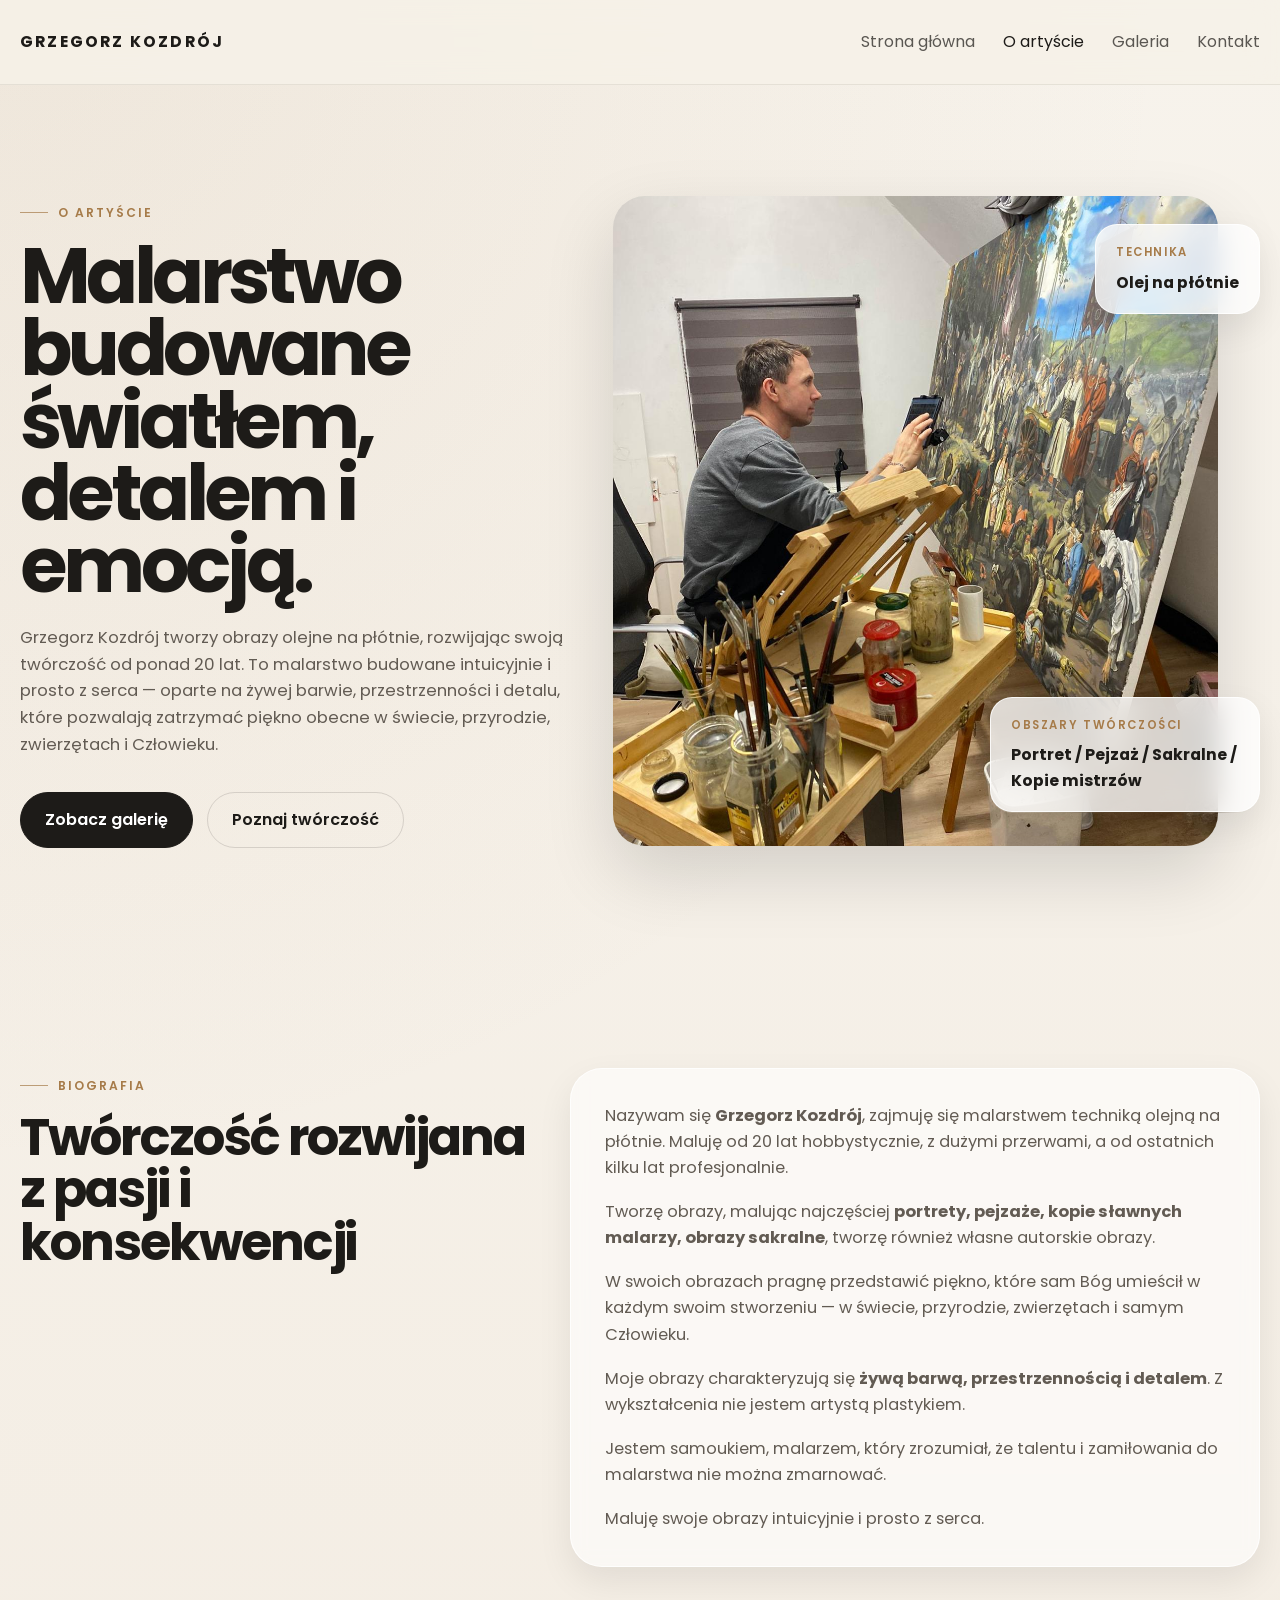
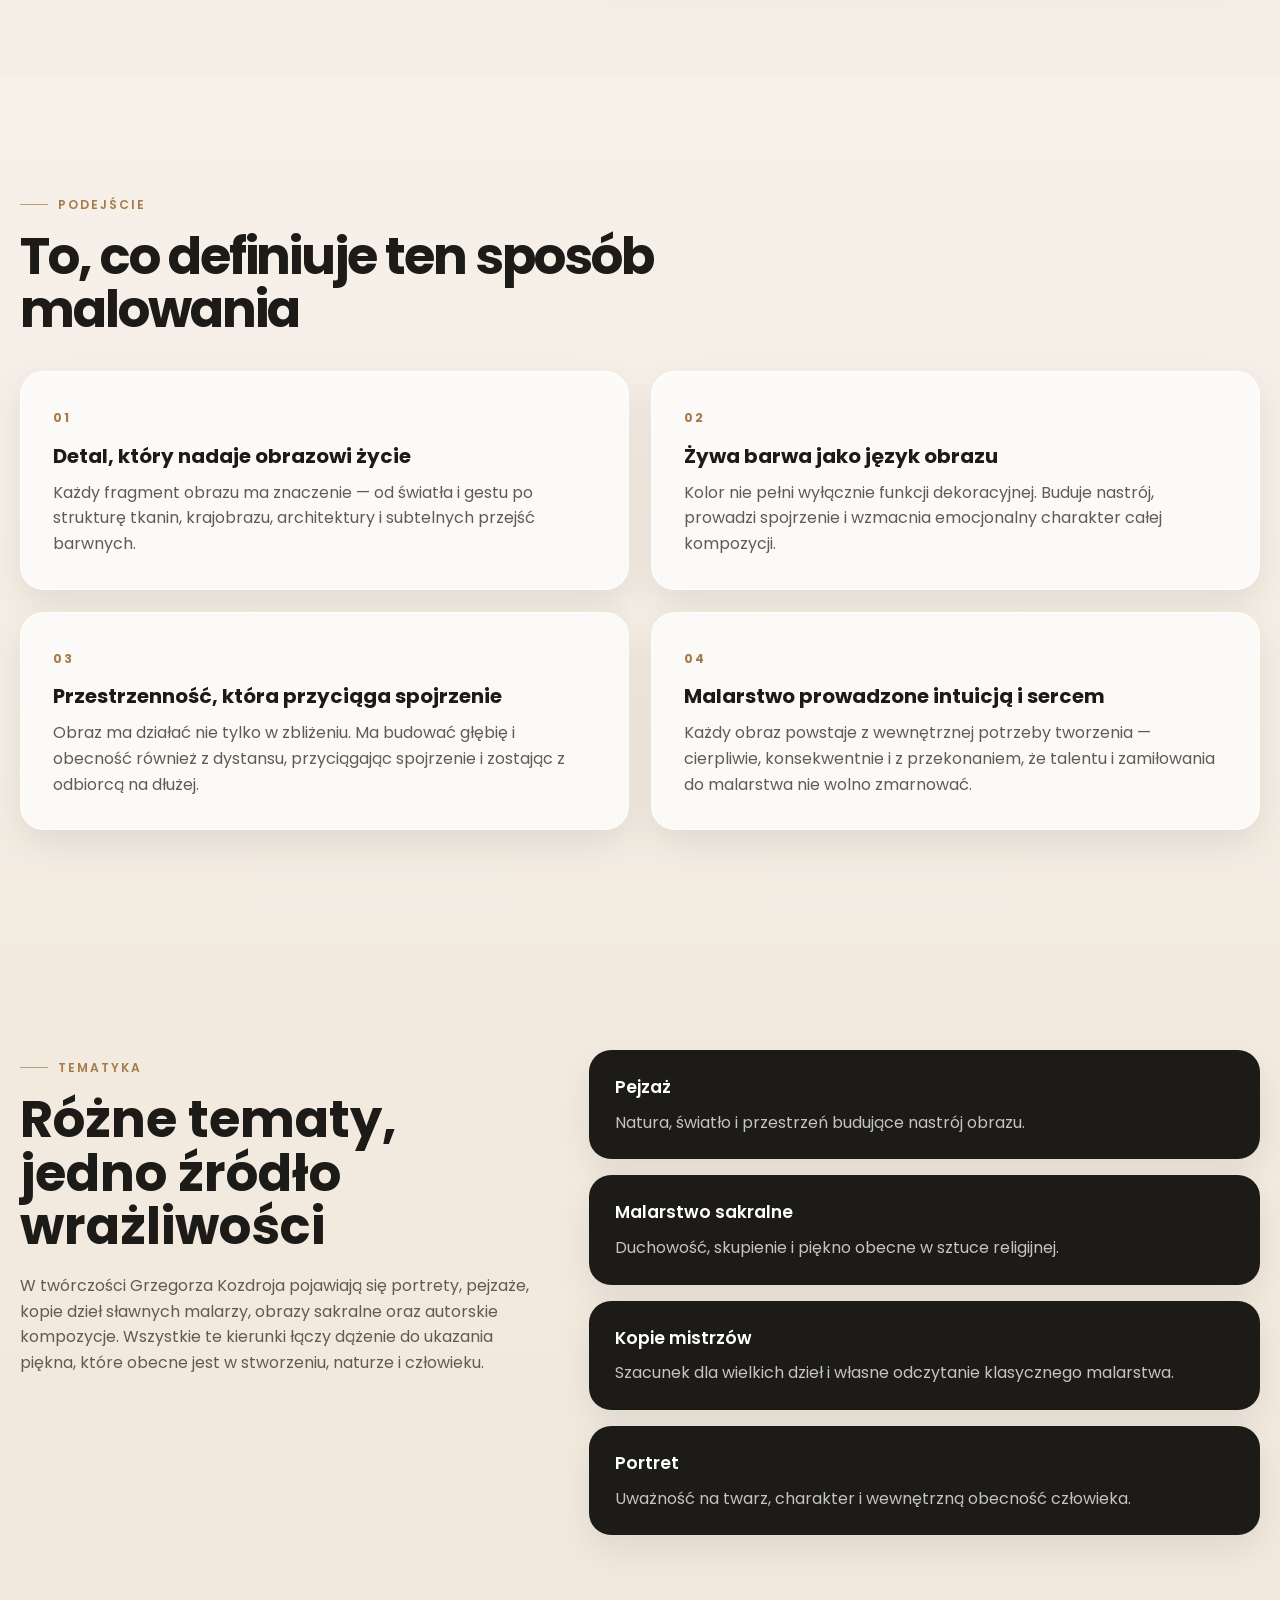
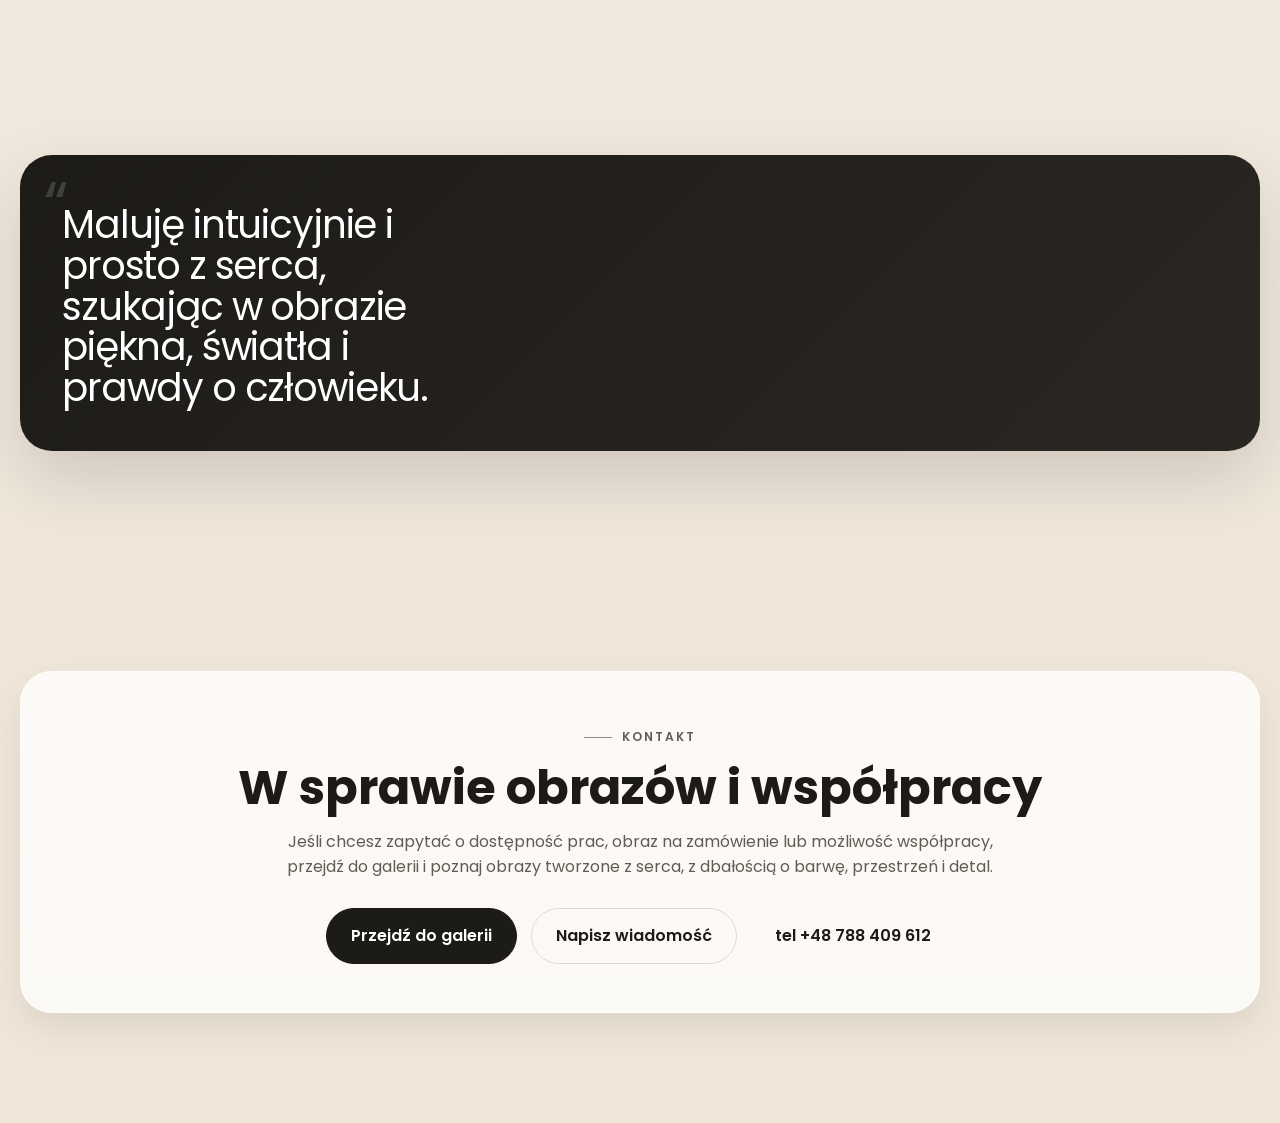
==== artysta.html @ 7177b05c "kontakt" ====
<!DOCTYPE html>
<html lang="pl">
<head>
  <meta charset="UTF-8" />
  <meta name="viewport" content="width=device-width, initial-scale=1.0" />
  <title>O artyście | Grzegorz Kozdrój</title>
  <meta
    name="description"
    content="Poznaj Grzegorza Kozdroja — malarza tworzącego obrazy olejne na płótnie. Malarstwo sakralne, historyczne, pejzaże, portrety i autorskie kompozycje."
  />
  <link rel="preconnect" href="https://fonts.googleapis.com" />
  <link rel="preconnect" href="https://fonts.gstatic.com" crossorigin />
  <link
    href="https://fonts.googleapis.com/css2?family=Poppins:wght@300;400;500;600;700;800&display=swap"
    rel="stylesheet"
  />
  <link rel="stylesheet" href="artysta.css" />
</head>
<body>
    <header class="site-header">
        <div class="container header-inner">
          <a href="index.html" class="brand">Grzegorz Kozdrój</a>
      
          <nav class="main-nav" aria-label="Nawigacja główna">
            <a href="index.html">Strona główna</a>
            <a href="artysta.html" class="active">O artyście</a>
            <a href="galeria.html">Galeria</a>
            <a href="#kontakt">Kontakt</a>
          </nav>
      
          <button
            class="mobile-menu-btn"
            type="button"
            aria-label="Otwórz menu"
            aria-expanded="false"
          >
            <span></span>
            <span></span>
          </button>
        </div>
      
        <div class="mobile-nav">
          <a href="index.html">Strona główna</a>
          <a href="artysta.html" class="active">O artyście</a>
          <a href="galeria.html">Galeria</a>
          <a href="#kontakt">Kontakt</a>
        </div>
      </header>

  <main class="artist-page">
    <section class="artist-hero">
      <div class="container artist-hero-grid">
        <div class="artist-hero-copy">
          <p class="eyebrow">O artyście</p>
          <h1>Malarstwo budowane światłem, detalem i emocją.</h1>
          <p class="artist-lead">
            Grzegorz Kozdrój tworzy obrazy olejne na płótnie, rozwijając swoją twórczość od ponad 20 lat.
            To malarstwo budowane intuicyjnie i prosto z serca — oparte na żywej barwie, przestrzenności
            i detalu, które pozwalają zatrzymać piękno obecne w świecie, przyrodzie, zwierzętach i Człowieku.
          </p>

          <div class="hero-actions">
            <a href="galeria.html" class="btn btn-dark">Zobacz galerię</a>
            <a href="#bio" class="btn btn-outline">Poznaj twórczość</a>
          </div>
        </div>

        <div class="artist-hero-visual">
          <div class="hero-image-card hero-image-main">
            <img src="images/artist-hero.jpg" alt="Grzegorz Kozdrój na tle swojej twórczości" />
          </div>

          <div class="hero-floating-card hero-floating-top">
            <span class="floating-label">Technika</span>
            <strong>Olej na płótnie</strong>
          </div>

          <div class="hero-floating-card hero-floating-bottom">
            <span class="floating-label">Obszary twórczości</span>
            <strong>Portret / Pejzaż / Sakralne / Kopie mistrzów</strong>
          </div>
        </div>
      </div>
    </section>

    <section class="artist-bio" id="bio">
      <div class="container artist-bio-grid">
        <div class="section-intro">
          <p class="eyebrow">Biografia</p>
          <h2>Twórczość rozwijana z pasji i konsekwencji</h2>
        </div>

        <div class="artist-bio-content">
          <p>
            Nazywam się <strong>Grzegorz Kozdrój</strong>, zajmuję się malarstwem techniką olejną na płótnie.
            Maluję od 20 lat hobbystycznie, z dużymi przerwami, a od ostatnich kilku lat profesjonalnie.
          </p>

          <p>
            Tworzę obrazy, malując najczęściej <strong>portrety, pejzaże, kopie sławnych malarzy,
            obrazy sakralne</strong>, tworzę również własne autorskie obrazy.
          </p>

          <p>
            W swoich obrazach pragnę przedstawić piękno, które sam Bóg umieścił w każdym swoim stworzeniu —
            w świecie, przyrodzie, zwierzętach i samym Człowieku.
          </p>

          <p>
            Moje obrazy charakteryzują się <strong>żywą barwą, przestrzennością i detalem</strong>.
            Z wykształcenia nie jestem artystą plastykiem.
          </p>

          <p>
            Jestem samoukiem, malarzem, który zrozumiał, że talentu i zamiłowania do malarstwa
            nie można zmarnować.
          </p>

          <p>
            Maluję swoje obrazy intuicyjnie i prosto z serca.
          </p>
        </div>
      </div>
    </section>

    <section class="artist-values">
      <div class="container">
        <div class="section-intro values-heading">
          <p class="eyebrow">Podejście</p>
          <h2>To, co definiuje ten sposób malowania</h2>
        </div>

        <div class="values-grid">
          <article class="value-card">
            <span class="value-number">01</span>
            <h3>Detal, który nadaje obrazowi życie</h3>
            <p>
              Każdy fragment obrazu ma znaczenie — od światła i gestu po strukturę tkanin,
              krajobrazu, architektury i subtelnych przejść barwnych.
            </p>
          </article>

          <article class="value-card">
            <span class="value-number">02</span>
            <h3>Żywa barwa jako język obrazu</h3>
            <p>
              Kolor nie pełni wyłącznie funkcji dekoracyjnej. Buduje nastrój, prowadzi spojrzenie
              i wzmacnia emocjonalny charakter całej kompozycji.
            </p>
          </article>

          <article class="value-card">
            <span class="value-number">03</span>
            <h3>Przestrzenność, która przyciąga spojrzenie</h3>
            <p>
              Obraz ma działać nie tylko w zbliżeniu. Ma budować głębię i obecność również z dystansu,
              przyciągając spojrzenie i zostając z odbiorcą na dłużej.
            </p>
          </article>

          <article class="value-card">
            <span class="value-number">04</span>
            <h3>Malarstwo prowadzone intuicją i sercem</h3>
            <p>
              Każdy obraz powstaje z wewnętrznej potrzeby tworzenia — cierpliwie, konsekwentnie
              i z przekonaniem, że talentu i zamiłowania do malarstwa nie wolno zmarnować.
            </p>
          </article>
        </div>
      </div>
    </section>

    <section class="artist-focus">
      <div class="container artist-focus-grid">
        <div class="artist-focus-copy">
          <p class="eyebrow">Tematyka</p>
          <h2>Różne tematy, jedno źródło wrażliwości</h2>
          <p>
            W twórczości Grzegorza Kozdroja pojawiają się portrety, pejzaże, kopie dzieł sławnych malarzy,
            obrazy sakralne oraz autorskie kompozycje. Wszystkie te kierunki łączy dążenie do ukazania
            piękna, które obecne jest w stworzeniu, naturze i człowieku.
          </p>
        </div>

        <div class="artist-focus-list">
          <article class="focus-item">
            <span>Pejzaż</span>
            <p>Natura, światło i przestrzeń budujące nastrój obrazu.</p>
          </article>

          <article class="focus-item">
            <span>Malarstwo sakralne</span>
            <p>Duchowość, skupienie i piękno obecne w sztuce religijnej.</p>
          </article>

          <article class="focus-item">
            <span>Kopie mistrzów</span>
            <p>Szacunek dla wielkich dzieł i własne odczytanie klasycznego malarstwa.</p>
          </article>

          <article class="focus-item">
            <span>Portret</span>
            <p>Uważność na twarz, charakter i wewnętrzną obecność człowieka.</p>
          </article>
        </div>
      </div>
    </section>

    <section class="artist-quote">
      <div class="container">
        <div class="quote-box">
          <p class="quote-mark">“</p>
          <blockquote>
            Maluję intuicyjnie i prosto z serca, szukając w obrazie piękna, światła i prawdy o człowieku.
          </blockquote>
        </div>
      </div>
    </section>

    <section class="artist-contact" id="kontakt">
      <div class="container">
        <div class="artist-contact-box">
          <p class="eyebrow">Kontakt</p>
          <h2>W sprawie obrazów i współpracy</h2>
          <p>
            Jeśli chcesz zapytać o dostępność prac, obraz na zamówienie lub możliwość współpracy,
            przejdź do galerii i poznaj obrazy tworzone z serca, z dbałością o barwę, przestrzeń i detal.
          </p>

          <div class="artist-contact-actions">
            <a href="galeria.html" class="btn btn-dark">Przejdź do galerii</a>
            <a href="mailto:gkozdrojart@gmail.com" class="btn btn-outline">Napisz wiadomość</a>
            <a href="tel:+48788409612" class="btn">tel +48 788 409 612</a>
          </div>
        </div>
      </div>
    </section>
  </main>
  <script src="artysta.js"></script>
</body>
</html>
---- artysta.css ----
:root {
  --bg: #f6f1e8;
  --bg-soft: #efe5d8;
  --surface: rgba(255, 255, 255, 0.72);
  --surface-strong: #ffffff;
  --text: #1d1b18;
  --muted: #625b53;
  --line: rgba(29, 27, 24, 0.08);
  --line-strong: rgba(29, 27, 24, 0.14);
  --accent: #a67b49;
  --accent-soft: rgba(166, 123, 73, 0.12);
  --shadow-soft: 0 14px 34px rgba(0, 0, 0, 0.08);
  --shadow-strong: 0 28px 70px rgba(0, 0, 0, 0.14);
  --radius-xl: 32px;
  --radius-lg: 24px;
  --radius-md: 18px;
  --radius-sm: 14px;
  --container: 1240px;
  --transition: 220ms ease;
}

* {
  margin: 0;
  padding: 0;
  box-sizing: border-box;
}

html {
  scroll-behavior: smooth;
}

body {
  font-family: "Poppins", sans-serif;
  color: var(--text);
  background:
    radial-gradient(circle at top left, rgba(166, 123, 73, 0.1), transparent 26%),
    linear-gradient(180deg, #f7f3ec 0%, #efe5d8 100%);
  line-height: 1.6;
  overflow-x: hidden;
}

body.menu-open {
    overflow: hidden;
  }

img {
  display: block;
  width: 100%;
}

a {
  color: inherit;
  text-decoration: none;
}

button {
  font: inherit;
}

.container {
  width: min(100% - 40px, var(--container));
  margin: 0 auto;
}

/* HEADER */

.site-header {
  position: sticky;
  top: 0;
  z-index: 100;
  background: rgba(246, 241, 232, 0.86);
  backdrop-filter: blur(14px);
  border-bottom: 1px solid var(--line);
}

.header-inner {
  min-height: 84px;
  display: flex;
  align-items: center;
  justify-content: space-between;
  gap: 24px;
}

.brand {
  position: relative;
  z-index: 3;
  font-size: 0.98rem;
  font-weight: 700;
  letter-spacing: 0.14em;
  text-transform: uppercase;
  line-height: 1.2;
}

.main-nav {
  display: flex;
  align-items: center;
  gap: 28px;
}

.main-nav a {
  color: rgba(29, 27, 24, 0.72);
  transition: color var(--transition);
}

.main-nav a:hover,
.main-nav a.active {
  color: var(--text);
}

.mobile-menu-btn {
  display: none;
  width: 52px;
  height: 52px;
  border: 1px solid var(--line-strong);
  border-radius: 50%;
  background: rgba(255, 255, 255, 0.6);
  backdrop-filter: blur(10px);
  align-items: center;
  justify-content: center;
  flex-direction: column;
  gap: 6px;
  cursor: pointer;
}

.mobile-menu-btn span {
  width: 18px;
  height: 2px;
  border-radius: 999px;
  background: var(--text);
  display: block;
}

.mobile-nav {
  display: none;
}

/* SHARED */

.artist-page section {
  padding: 110px 0;
}

.eyebrow {
  display: inline-flex;
  align-items: center;
  gap: 10px;
  font-size: 0.76rem;
  font-weight: 600;
  letter-spacing: 0.16em;
  text-transform: uppercase;
  color: var(--accent);
}

.eyebrow::before {
  content: "";
  width: 28px;
  height: 1px;
  background: currentColor;
  opacity: 0.7;
}

.section-intro h2 {
  margin-top: 16px;
  font-size: clamp(2rem, 4vw, 3.4rem);
  line-height: 1.02;
  letter-spacing: -0.04em;
}

.btn {
  display: inline-flex;
  align-items: center;
  justify-content: center;
  min-height: 54px;
  padding: 14px 24px;
  border-radius: 999px;
  font-weight: 600;
  transition:
    transform var(--transition),
    background var(--transition),
    color var(--transition),
    border-color var(--transition);
}

.btn:hover {
  transform: translateY(-2px);
}

.btn-dark {
  background: #1d1b18;
  color: #ffffff;
  border: 1px solid #1d1b18;
}

.btn-outline {
  background: transparent;
  color: #1d1b18;
  border: 1px solid var(--line-strong);
}

.btn-outline:hover {
  background: rgba(29, 27, 24, 0.04);
}

/* HERO */

.artist-hero {
  padding-top: 72px;
}

.artist-hero-grid {
  display: grid;
  grid-template-columns: 0.92fr 1.08fr;
  gap: 42px;
  align-items: center;
}

.artist-hero-copy h1 {
  margin: 18px 0 24px;
  font-size: clamp(3rem, 6vw, 5.8rem);
  line-height: 0.94;
  letter-spacing: -0.06em;
  max-width: 10ch;
}

.artist-lead {
  max-width: 60ch;
  font-size: 1.04rem;
  color: var(--muted);
}

.hero-actions {
  display: flex;
  gap: 14px;
  flex-wrap: wrap;
  margin-top: 34px;
}

.artist-hero-visual {
  position: relative;
  min-height: 650px;
}

.hero-image-card {
  border-radius: var(--radius-xl);
  overflow: hidden;
  box-shadow: var(--shadow-strong);
}

.hero-image-main {
  position: absolute;
  inset: 0 42px 0 0;
}

.hero-image-main img {
  width: 100%;
  height: 100%;
  object-fit: cover;
}

.hero-floating-card {
  position: absolute;
  max-width: 270px;
  padding: 18px 20px;
  border-radius: 22px;
  background: rgba(255, 255, 255, 0.78);
  backdrop-filter: blur(14px);
  border: 1px solid rgba(255, 255, 255, 0.8);
  box-shadow: var(--shadow-soft);
}

.hero-floating-top {
  top: 28px;
  right: 0;
}

.hero-floating-bottom {
  right: 0;
  bottom: 34px;
}

.floating-label {
  display: block;
  margin-bottom: 8px;
  font-size: 0.72rem;
  font-weight: 600;
  letter-spacing: 0.14em;
  text-transform: uppercase;
  color: var(--accent);
}

.hero-floating-card strong {
  font-size: 0.98rem;
  line-height: 1.45;
}

/* BIO */

.artist-bio-grid {
  display: grid;
  grid-template-columns: 0.85fr 1.15fr;
  gap: 40px;
  align-items: start;
}

.artist-bio-content {
  display: grid;
  gap: 18px;
  padding: 34px;
  border-radius: var(--radius-xl);
  background: rgba(255, 255, 255, 0.58);
  border: 1px solid rgba(255, 255, 255, 0.78);
  backdrop-filter: blur(8px);
  box-shadow: var(--shadow-soft);
}

.artist-bio-content p {
  font-size: 1.02rem;
  color: var(--muted);
}

/* VALUES */

.artist-values {
  background: linear-gradient(180deg, rgba(255,255,255,0.18) 0%, rgba(255,255,255,0.03) 100%);
}

.values-heading {
  max-width: 760px;
  margin-bottom: 36px;
}

.values-grid {
  display: grid;
  grid-template-columns: repeat(2, 1fr);
  gap: 22px;
}

.value-card {
  position: relative;
  padding: 32px;
  border-radius: var(--radius-lg);
  background: rgba(255, 255, 255, 0.72);
  border: 1px solid rgba(255, 255, 255, 0.82);
  box-shadow: var(--shadow-soft);
  overflow: hidden;
  transition: transform var(--transition), box-shadow var(--transition);
}

.value-card::after {
  content: "";
  position: absolute;
  inset: auto 0 0 0;
  height: 3px;
  background: linear-gradient(90deg, rgba(166,123,73,0) 0%, rgba(166,123,73,0.65) 50%, rgba(166,123,73,0) 100%);
  opacity: 0;
  transition: opacity var(--transition);
}

.value-card:hover {
  transform: translateY(-4px);
  box-shadow: 0 18px 44px rgba(0, 0, 0, 0.10);
}

.value-card:hover::after {
  opacity: 1;
}

.value-number {
  display: inline-block;
  margin-bottom: 16px;
  font-size: 0.78rem;
  font-weight: 700;
  letter-spacing: 0.14em;
  color: var(--accent);
}

.value-card h3 {
  margin-bottom: 12px;
  font-size: 1.25rem;
  line-height: 1.2;
}

.value-card p {
  color: var(--muted);
}

/* FOCUS */

.artist-focus-grid {
  display: grid;
  grid-template-columns: 0.88fr 1.12fr;
  gap: 42px;
  align-items: start;
}

.artist-focus-copy h2 {
  margin: 16px 0 20px;
  font-size: clamp(2rem, 4vw, 3.2rem);
  line-height: 1.04;
}

.artist-focus-copy p:last-child {
  color: var(--muted);
  max-width: 56ch;
}

.artist-focus-list {
  display: grid;
  gap: 16px;
}

.focus-item {
  padding: 24px 26px;
  border-radius: 22px;
  background: #1d1b18;
  color: #ffffff;
  box-shadow: var(--shadow-soft);
}

.focus-item span {
  display: block;
  margin-bottom: 8px;
  font-size: 1.08rem;
  font-weight: 600;
}

.focus-item p {
  color: rgba(255, 255, 255, 0.74);
}

/* QUOTE */

.artist-quote {
  padding-top: 20px;
}

.quote-box {
  position: relative;
  padding: 50px 42px 42px;
  border-radius: var(--radius-xl);
  background: linear-gradient(135deg, #1d1b18 0%, #2a2723 100%);
  color: #ffffff;
  box-shadow: var(--shadow-strong);
}

.quote-mark {
  position: absolute;
  top: 18px;
  left: 24px;
  font-size: 4rem;
  line-height: 1;
  color: rgba(255, 255, 255, 0.16);
}

.quote-box blockquote {
  max-width: 18ch;
  font-size: clamp(1.8rem, 3vw, 3rem);
  line-height: 1.06;
  letter-spacing: -0.03em;
}

/* CONTACT */

.artist-contact {
  padding-top: 90px;
}

.artist-contact-box {
  text-align: center;
  padding: 48px 34px;
  border-radius: var(--radius-xl);
  background: rgba(255, 255, 255, 0.76);
  border: 1px solid rgba(255, 255, 255, 0.82);
  box-shadow: var(--shadow-soft);
}

.artist-contact-box h2 {
  margin: 16px 0 16px;
  font-size: clamp(2rem, 4vw, 3rem);
  line-height: 1.04;
}

.artist-contact-box p {
  max-width: 760px;
  margin: 0 auto;
  color: var(--muted);
}

.artist-contact-actions {
  margin-top: 28px;
  display: flex;
  justify-content: center;
  gap: 14px;
  flex-wrap: wrap;
}


.mobile-menu-btn {
    display: none;
    width: 52px;
    height: 52px;
    border: 1px solid var(--line-strong);
    border-radius: 50%;
    background: rgba(255, 255, 255, 0.6);
    backdrop-filter: blur(10px);
    align-items: center;
    justify-content: center;
    flex-direction: column;
    gap: 6px;
    cursor: pointer;
    transition:
      background var(--transition),
      border-color var(--transition),
      transform var(--transition);
  }
  
  .mobile-menu-btn:hover {
    transform: translateY(-1px);
  }
  
  .mobile-menu-btn span {
    width: 18px;
    height: 2px;
    border-radius: 999px;
    background: var(--text);
    display: block;
    transition: transform var(--transition), opacity var(--transition);
  }
  
  .mobile-menu-btn.is-active span:first-child {
    transform: translateY(4px) rotate(45deg);
  }
  
  .mobile-menu-btn.is-active span:last-child {
    transform: translateY(-4px) rotate(-45deg);
  }
  
  .mobile-nav {
    display: none;
  }

/* TABLET */

@media (max-width: 1100px) {
  .artist-hero-grid,
  .artist-bio-grid,
  .artist-focus-grid {
    grid-template-columns: 1fr;
  }

  .artist-hero-visual {
    min-height: 560px;
  }

  .hero-image-main {
    inset: 0;
  }

  .hero-floating-top {
    top: 18px;
    right: 18px;
  }

  .hero-floating-bottom {
    right: 18px;
    bottom: 18px;
  }
}

/* MOBILE */

@media (max-width: 860px) {
  .container {
    width: calc(100% - 28px);
  }

  .site-header {
    background: rgba(246, 241, 232, 0.94);
  }

  .header-inner {
    min-height: auto;
    padding: 14px 0;
  }

  .main-nav {
    display: none;
  }

  .mobile-menu-btn {
    display: inline-flex;
  }

  .mobile-nav {
    display: grid;
    grid-template-columns: repeat(2, 1fr);
    gap: 10px;
    padding: 0 14px 16px;
  }

  .mobile-nav a {
    min-height: 46px;
    display: flex;
    align-items: center;
    justify-content: center;
    text-align: center;
    padding: 10px 12px;
    border-radius: 16px;
    background: rgba(255, 255, 255, 0.68);
    border: 1px solid rgba(255, 255, 255, 0.8);
    color: rgba(29, 27, 24, 0.8);
    font-size: 0.92rem;
    font-weight: 500;
  }

  .mobile-nav a.active {
    background: #1d1b18;
    color: #ffffff;
    border-color: #1d1b18;
  }

  .artist-page section {
    padding: 72px 0;
  }

  .artist-hero {
    padding-top: 26px;
  }

  .artist-hero-grid {
    gap: 24px;
  }

  .artist-hero-copy {
    order: 2;
  }

  .artist-hero-visual {
    order: 1;
    min-height: auto;
    display: grid;
    gap: 12px;
  }

  .artist-hero-copy h1 {
    margin: 14px 0 18px;
    font-size: clamp(2.5rem, 12vw, 4.2rem);
    line-height: 0.94;
    max-width: 8.8ch;
  }

  .artist-lead {
    font-size: 0.98rem;
    line-height: 1.7;
  }

  .hero-image-main {
    position: relative;
    inset: auto;
    min-height: 420px;
    border-radius: 28px;
    overflow: hidden;
  }

  .hero-image-main::after {
    content: "";
    position: absolute;
    inset: 0;
    background:
      linear-gradient(180deg, rgba(0,0,0,0.08) 0%, rgba(0,0,0,0.02) 30%, rgba(0,0,0,0.42) 100%);
    pointer-events: none;
  }

  .hero-image-main img {
    height: 420px;
    object-fit: cover;
  }

  .hero-floating-card {
    position: absolute;
    max-width: none;
    width: calc(100% - 28px);
    left: 14px;
    right: 14px;
    padding: 8px 16px;
    margin-bottom: 1rem;
    border-radius: 18px;
    background: rgba(255, 255, 255, 0.7);
  }

  .hero-floating-top {
    top: auto;
    bottom: 88px;
  }

  .hero-floating-bottom {
    bottom: 14px;
  }

  .floating-label {
    font-size: 0.66rem;
    letter-spacing: 0.15em;
  }

  .hero-floating-card strong {
    font-size: 0.92rem;
    line-height: 1.4;
  }

  .hero-actions {
    margin-top: 26px;
    display: grid;
    grid-template-columns: 1fr;
    gap: 12px;
  }

  .btn {
    width: 100%;
  }

  .artist-bio-grid,
  .artist-focus-grid {
    gap: 24px;
  }

  .section-intro h2,
  .artist-focus-copy h2,
  .artist-contact-box h2 {
    font-size: clamp(1.9rem, 8vw, 2.6rem);
    line-height: 1.04;
  }

  .artist-bio-content {
    padding: 24px 20px;
    border-radius: 24px;
    gap: 16px;
  }

  .artist-bio-content p {
    font-size: 0.98rem;
    line-height: 1.72;
  }

  .values-heading {
    margin-bottom: 22px;
  }

  .values-grid {
    grid-template-columns: 1fr;
    gap: 14px;
  }

  .value-card {
    padding: 22px 18px 20px;
    border-radius: 22px;
  }

  .value-number {
    margin-bottom: 12px;
    font-size: 0.72rem;
  }

  .value-card h3 {
    margin-bottom: 10px;
    font-size: 1.05rem;
    line-height: 1.25;
  }

  .value-card p {
    font-size: 0.95rem;
    line-height: 1.65;
  }

  .artist-focus-list {
    gap: 12px;
  }

  .focus-item {
    padding: 18px 18px;
    border-radius: 18px;
  }

  .focus-item span {
    font-size: 1rem;
    margin-bottom: 6px;
  }

  .focus-item p {
    font-size: 0.92rem;
    line-height: 1.6;
  }

  .artist-quote {
    padding-top: 0;
  }

  .quote-box {
    padding: 34px 20px 22px;
    border-radius: 26px;
  }

  .quote-mark {
    top: 8px;
    left: 16px;
    font-size: 3.2rem;
  }

  .quote-box blockquote {
    max-width: 100%;
    font-size: clamp(1.45rem, 7vw, 2rem);
    line-height: 1.14;
  }

  .artist-contact {
    padding-top: 72px;
  }

  .artist-contact-box {
    text-align: left;
    padding: 28px 20px;
    border-radius: 24px;
  }

  .artist-contact-box p {
    margin: 0;
    max-width: none;
    font-size: 0.96rem;
    line-height: 1.7;
  }

  .artist-contact-actions {
    margin-top: 22px;
    display: grid;
    grid-template-columns: 1fr;
    gap: 12px;
  }
  .mobile-menu-btn {
    display: inline-flex;
  }
  
  .mobile-nav {
    display: block;
    max-height: 0;
    overflow: hidden;
    opacity: 0;
    padding: 0 14px;
    transition:
      max-height 0.35s ease,
      opacity 0.25s ease,
      padding 0.25s ease;
  }
  
  .mobile-nav.is-open {
    max-height: 320px;
    opacity: 1;
    padding: 0 14px 16px;
  }
  
  .mobile-nav a {
    min-height: 50px;
    display: flex;
    align-items: center;
    justify-content: center;
    text-align: center;
    margin-top: 10px;
    padding: 10px 14px;
    border-radius: 16px;
    background: rgba(255, 255, 255, 0.68);
    border: 1px solid rgba(255, 255, 255, 0.8);
    color: rgba(29, 27, 24, 0.8);
    font-size: 0.92rem;
    font-weight: 500;
    transition:
      background var(--transition),
      color var(--transition),
      border-color var(--transition),
      transform var(--transition);
  }
  
  .mobile-nav a:active {
    transform: scale(0.98);
  }
  
  .mobile-nav a.active {
    background: #1d1b18;
    color: #ffffff;
    border-color: #1d1b18;
  }

  .floating-label {
    margin-bottom: 0px;
  }
}

/* SMALL MOBILE */

@media (max-width: 520px) {
  .brand {
    max-width: 170px;
    font-size: 0.84rem;
    letter-spacing: 0.12em;
  }

  .mobile-menu-btn {
    width: 46px;
    height: 46px;
  }

  .mobile-nav {
    grid-template-columns: 1fr 1fr;
    gap: 8px;
    padding: 0 14px 14px;
  }

  .mobile-nav a {
    min-height: 42px;
    font-size: 0.84rem;
    padding: 8px 10px;
    border-radius: 14px;
  }

  .artist-page section {
    padding: 62px 0;
  }

  .artist-hero-copy h1 {
    font-size: clamp(2.2rem, 12vw, 3.4rem);
    max-width: 8.2ch;
  }

  .hero-image-main {
    min-height: 360px;
  }

  .hero-image-main img {
    height: 360px;
  }

  .hero-floating-card {
    width: calc(100% - 20px);
    left: 10px;
    right: 10px;
    padding: 7px 14px;
  }

  .hero-floating-top {
    bottom: 72px;
  }

  .hero-floating-bottom {
    bottom: -15px;
  }

  .artist-bio-content,
  .value-card,
  .focus-item,
  .quote-box,
  .artist-contact-box {
    padding-left: 16px;
    padding-right: 16px;
  }

  .section-intro h2,
  .artist-focus-copy h2,
  .artist-contact-box h2 {
    font-size: clamp(1.7rem, 8.5vw, 2.2rem);
  }

  .quote-box blockquote {
    font-size: clamp(1.3rem, 7vw, 1.8rem);
  }
  .mobile-nav {
    padding: 0 14px;
  }
  
  .mobile-nav.is-open {
    padding: 0 14px 14px;
  }
  
  .mobile-nav a {
    min-height: 46px;
    font-size: 0.86rem;
    border-radius: 14px;
    margin-top: 8px;
  }
}
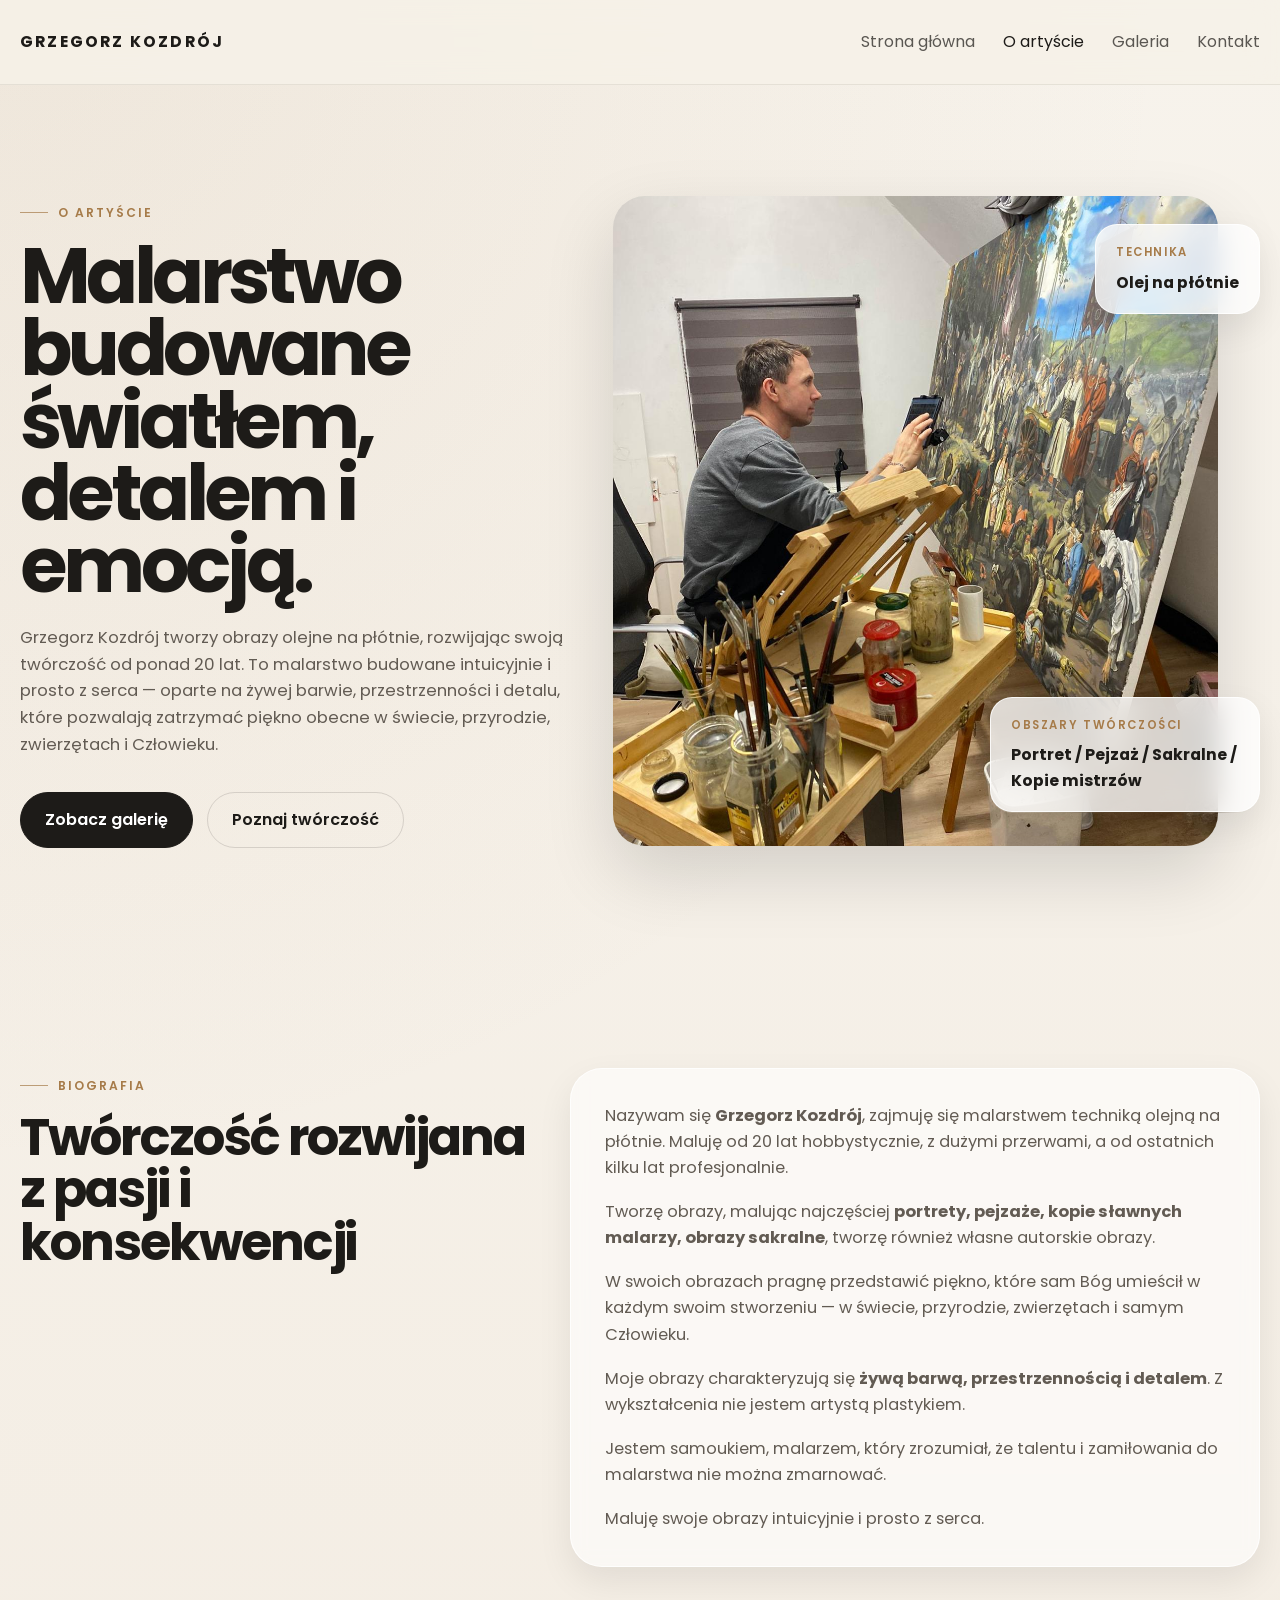
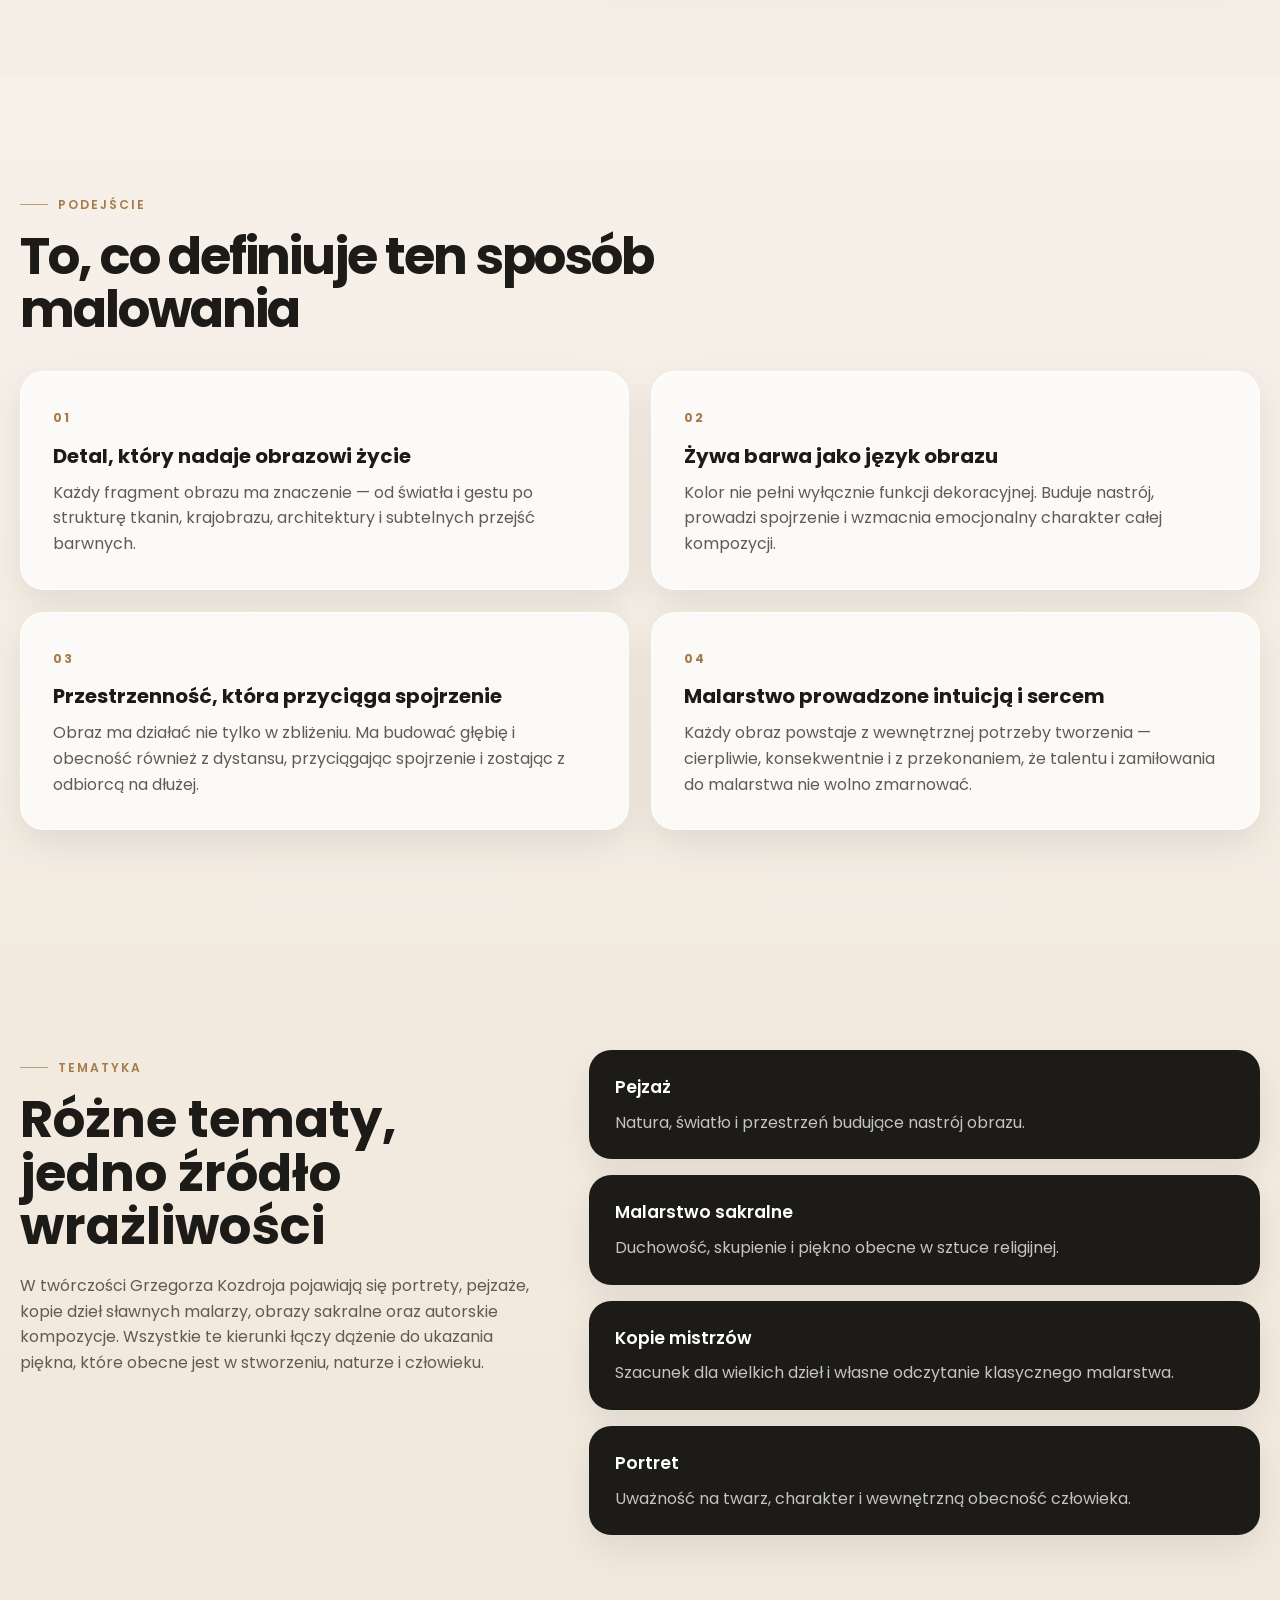
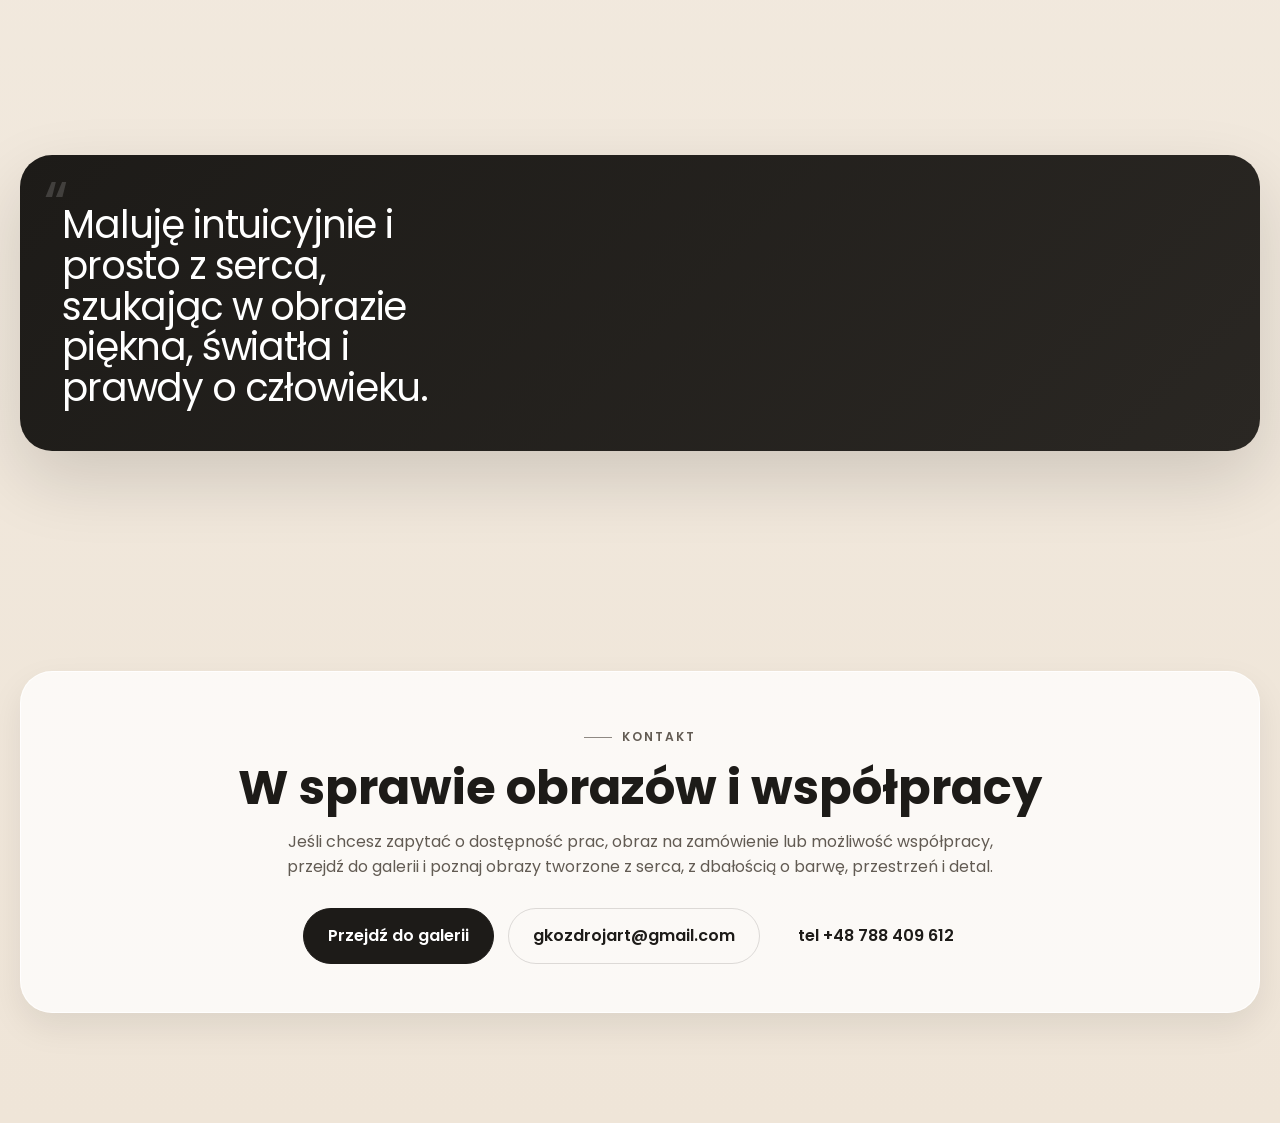
==== commit 3de90eea: "update kontaktu" ====
--- a/artysta.html
+++ b/artysta.html
@@ -229,7 +229,7 @@
 
           <div class="artist-contact-actions">
             <a href="galeria.html" class="btn btn-dark">Przejdź do galerii</a>
-            <a href="mailto:gkozdrojart@gmail.com" class="btn btn-outline">Napisz wiadomość</a>
+            <a href="mailto:gkozdrojart@gmail.com" class="btn btn-outline">gkozdrojart@gmail.com</a>
             <a href="tel:+48788409612" class="btn">tel +48 788 409 612</a>
           </div>
         </div>
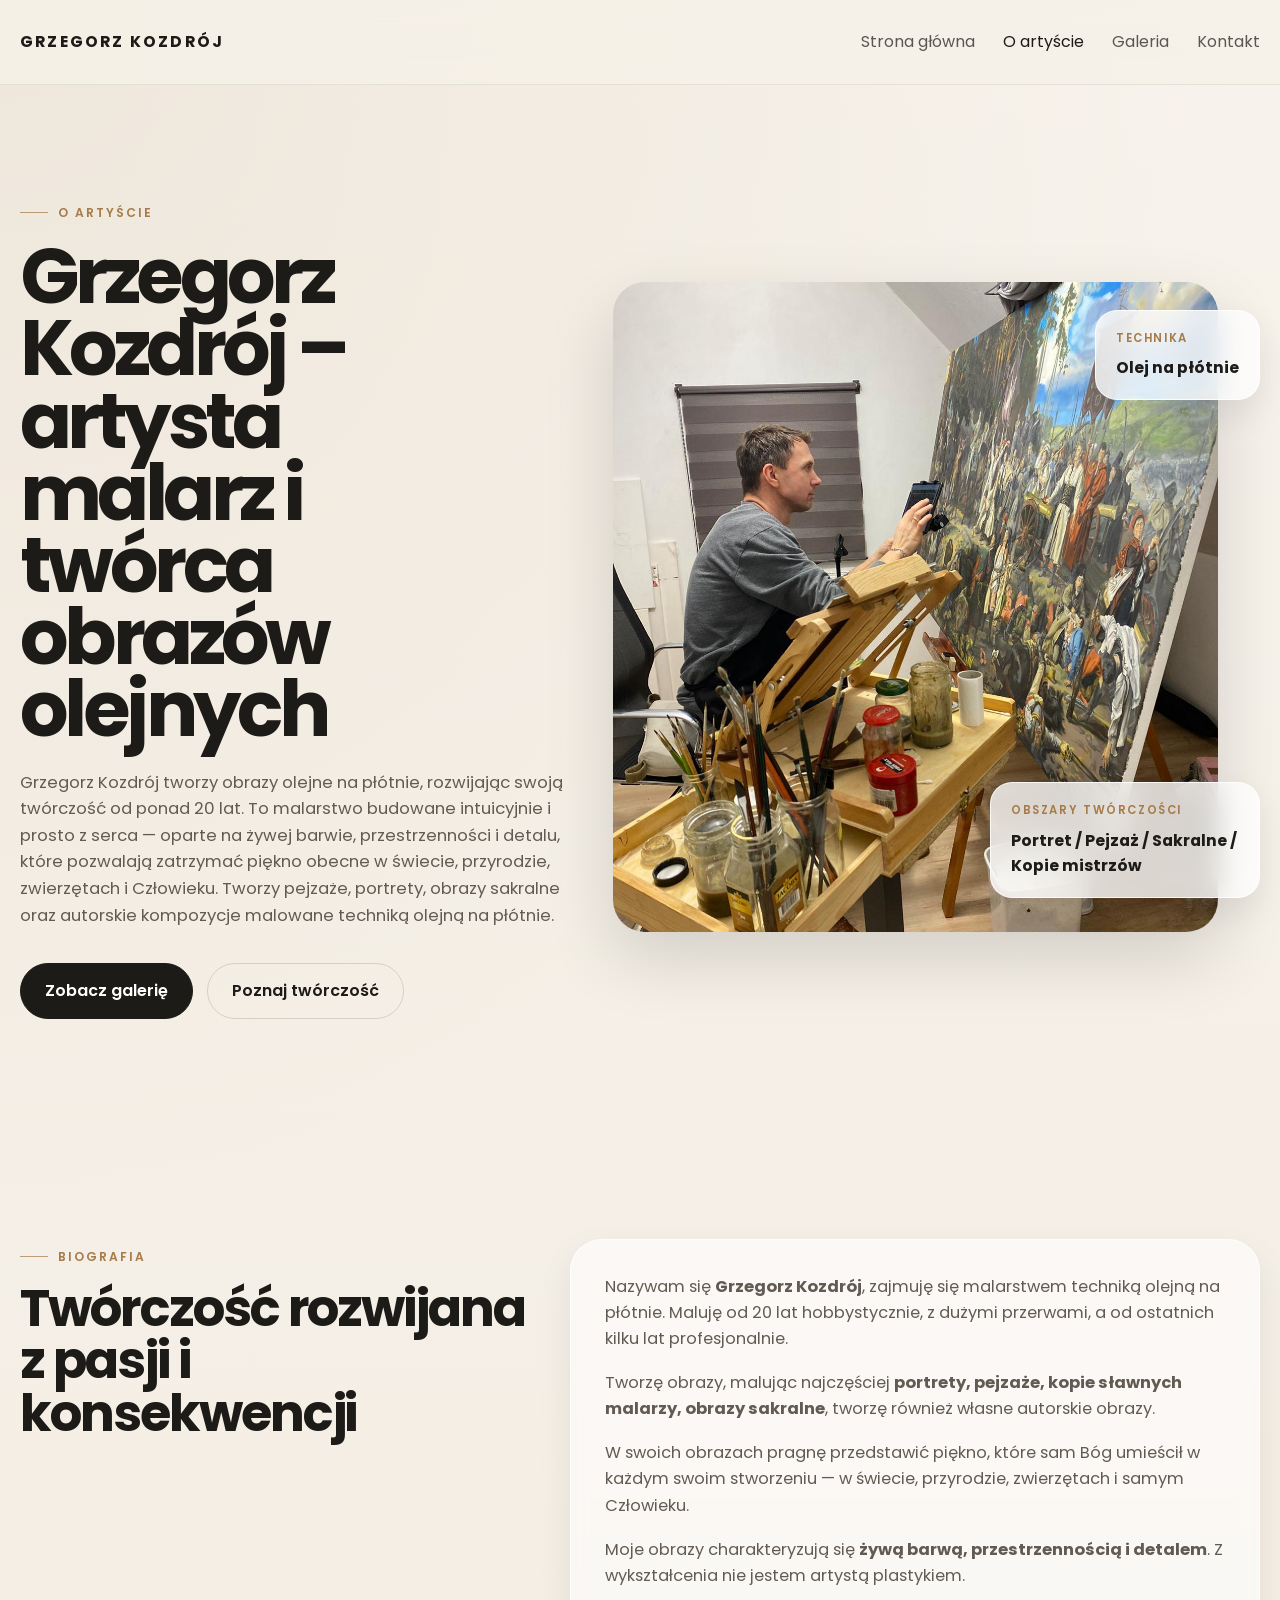
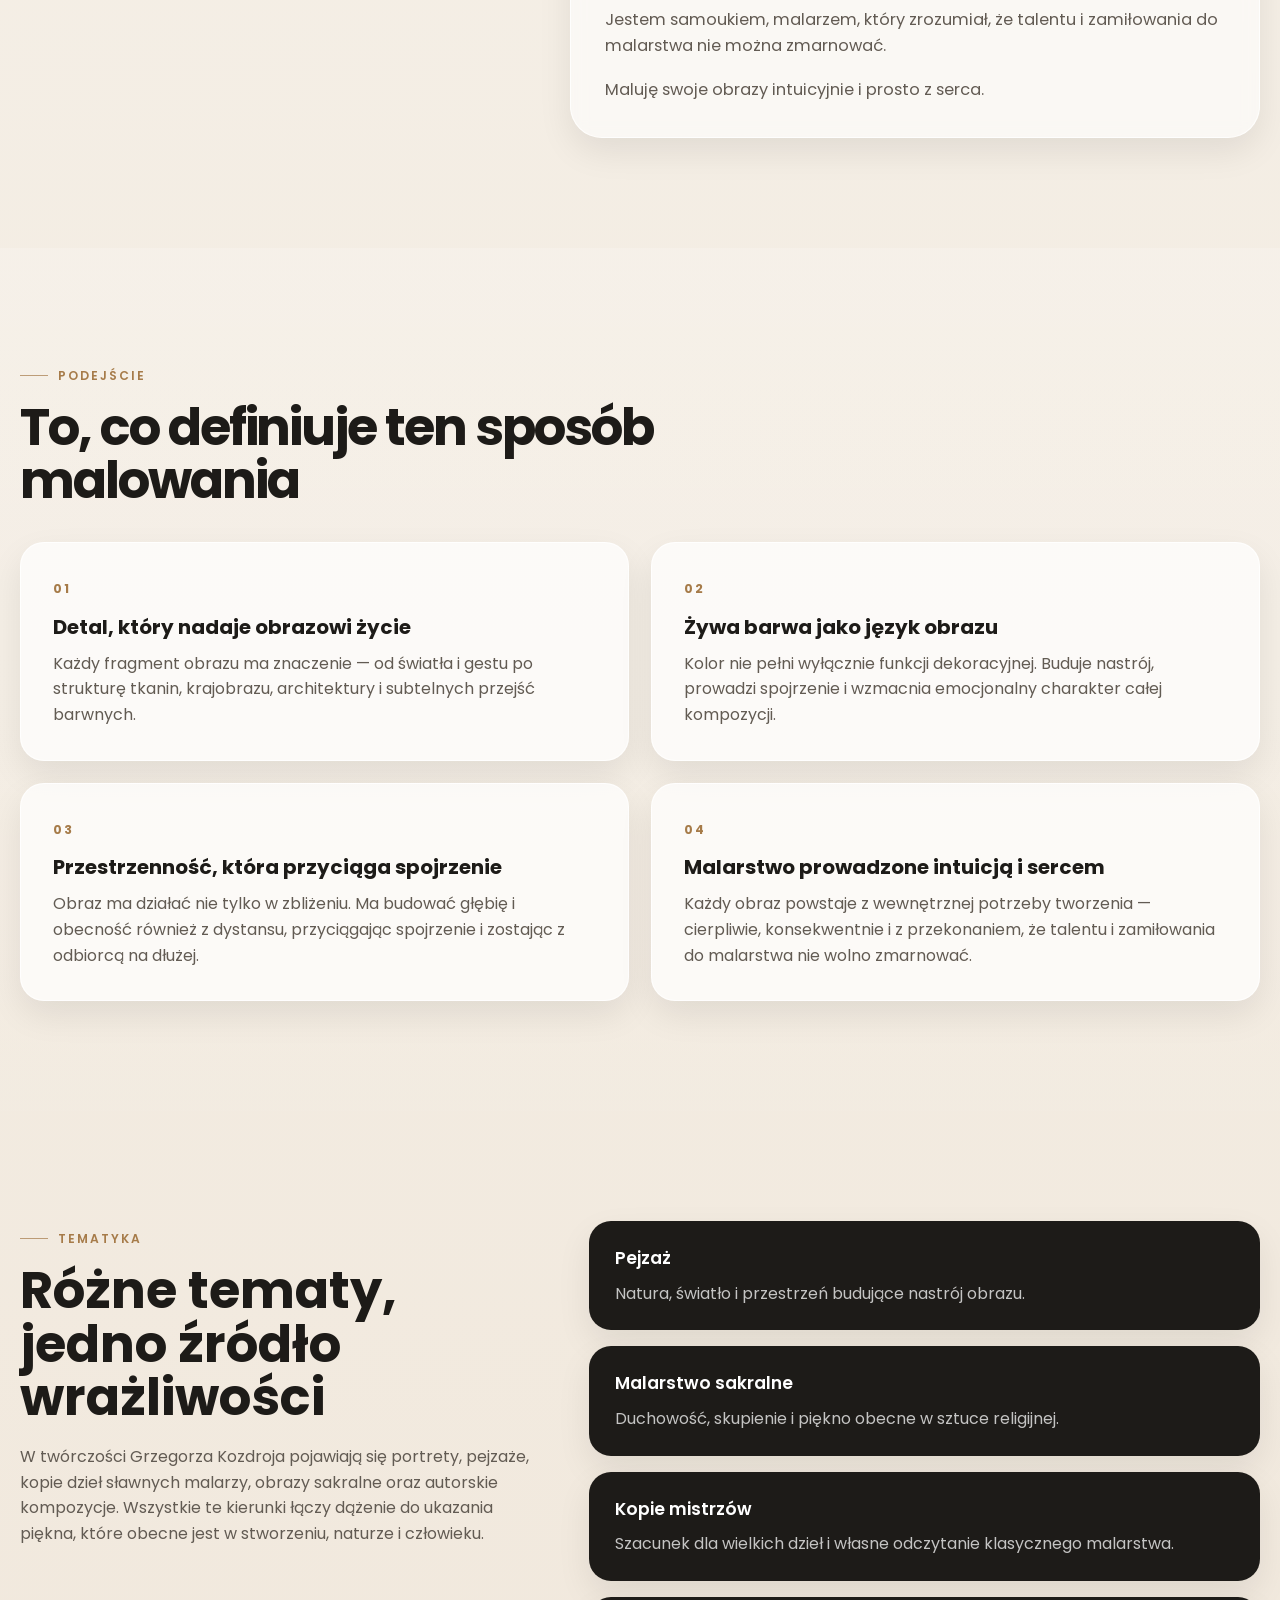
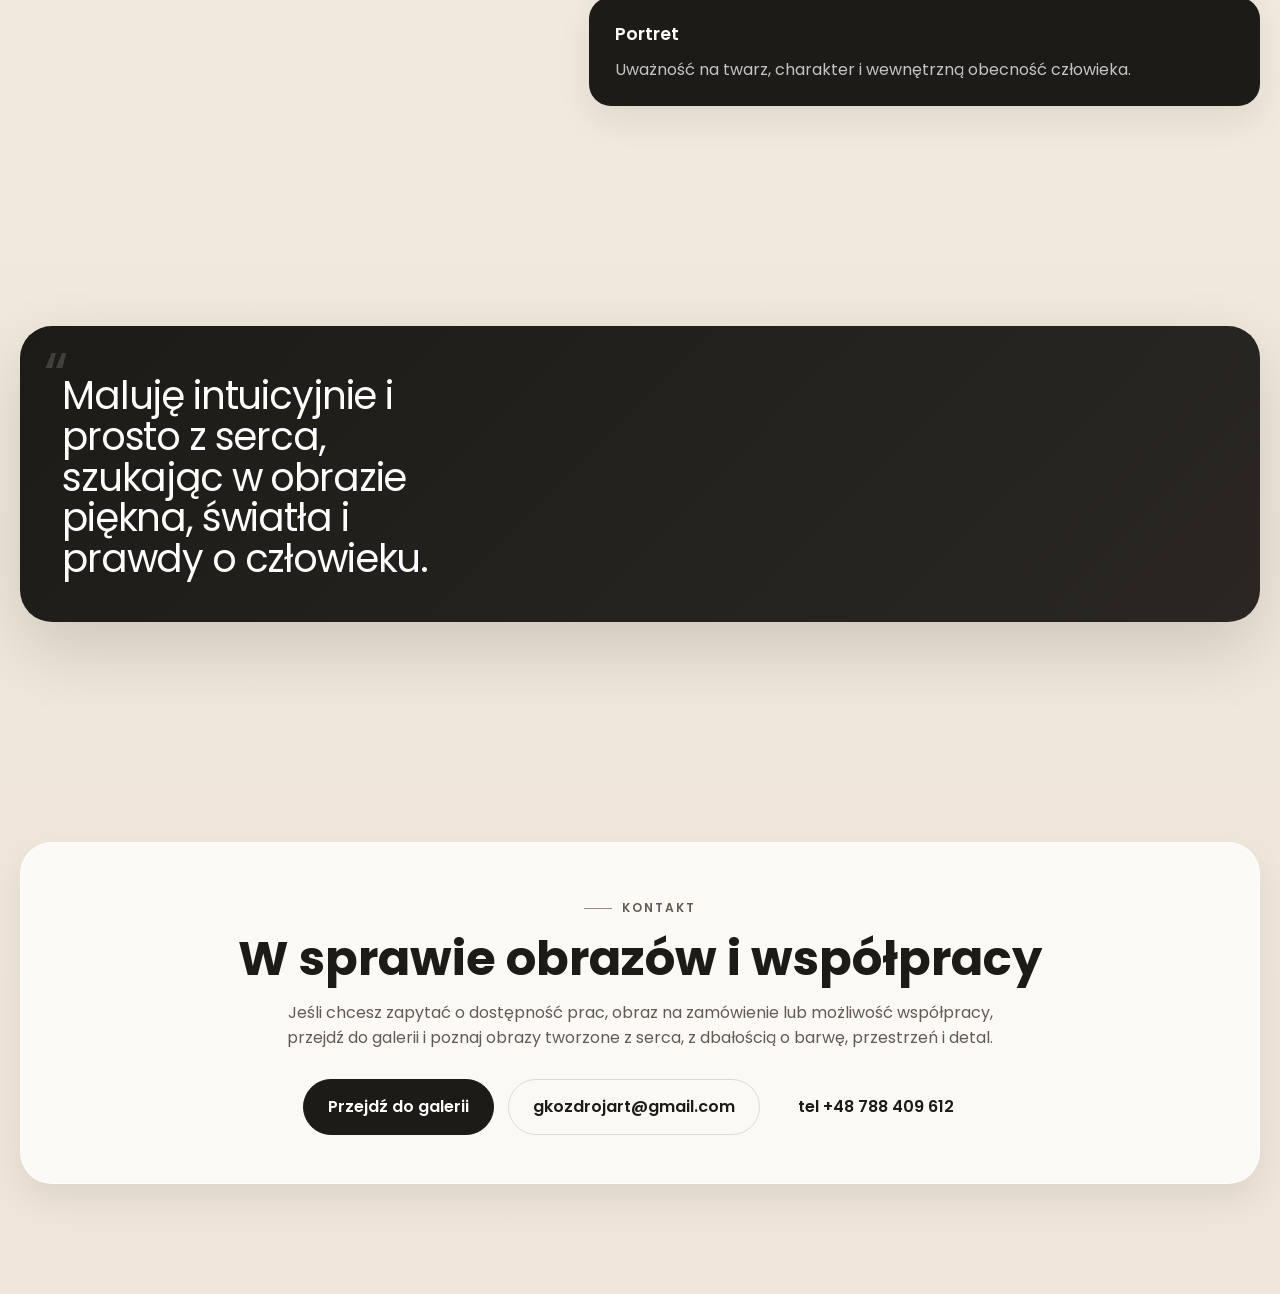
==== commit 69ac7759: "poprawki seo" ====
--- a/artysta.html
+++ b/artysta.html
@@ -8,6 +8,23 @@
     name="description"
     content="Poznaj Grzegorza Kozdroja — malarza tworzącego obrazy olejne na płótnie. Malarstwo sakralne, historyczne, pejzaże, portrety i autorskie kompozycje."
   />
+  <meta name="robots" content="index, follow" />
+  <link rel="canonical" href="https://grzegorzkozdroj.pl/artysta.html" />
+  <meta property="og:image:width" content="1200" />
+  <meta property="og:image:height" content="630" />
+  <meta property="og:type" content="website" />
+  <meta property="og:locale" content="pl_PL" />
+  <meta property="og:title" content="O artyście | Grzegorz Kozdrój" />
+  <meta property="og:description" content="Poznaj Grzegorza Kozdroja — malarza tworzącego obrazy olejne na płótnie. Malarstwo sakralne, historyczne, pejzaże, portrety i autorskie kompozycje." />
+  <meta property="og:url" content="https://grzegorzkozdroj.pl/artysta.html" />
+  <meta property="og:image" content="https://grzegorzkozdroj.pl/images/og-image.png" />
+  <meta property="og:image:alt" content="Wybrana praca malarska Grzegorza Kozdroja" />
+
+  <meta name="twitter:card" content="summary_large_image" />
+  <meta name="twitter:title" content="O artyście | Grzegorz Kozdrój" />
+  <meta name="twitter:description" content="Poznaj historię, inspiracje i twórczość Grzegorza Kozdroja. Obrazy olejne, pejzaże, portrety i malarstwo sakralne." />
+  <meta name="twitter:image" content="https://grzegorzkozdroj.pl/images/og-image.png" />
+
   <link rel="preconnect" href="https://fonts.googleapis.com" />
   <link rel="preconnect" href="https://fonts.gstatic.com" crossorigin />
   <link
@@ -15,6 +32,28 @@
     rel="stylesheet"
   />
   <link rel="stylesheet" href="artysta.css" />
+  <script type="application/ld+json">
+    {
+      "@context": "https://schema.org",
+      "@type": "VisualArtist",
+      "name": "Grzegorz Kozdrój",
+      "jobTitle": "Artysta malarz",
+      "description": "Malarz tworzący obrazy olejne na płótnie: pejzaże, portrety, malarstwo sakralne i autorskie kompozycje.",
+      "url": "https://grzegorzkozdroj.pl/",
+      "image": "https://grzegorzkozdroj.pl/images/og-image.png",
+      "email": "gkozdrojart@gmail.com",
+      "telephone": "+48 788 409 612",
+      "sameAs": [],
+      "knowsAbout": [
+        "malarstwo olejne",
+        "malarstwo sakralne",
+        "malarstwo historyczne",
+        "pejzaże olejne",
+        "portret olejny"
+      ]
+    }
+  </script>
+  <link rel="icon" href="images/favicon.ico" type="image/x-icon">
 </head>
 <body>
     <header class="site-header">
@@ -52,11 +91,12 @@
       <div class="container artist-hero-grid">
         <div class="artist-hero-copy">
           <p class="eyebrow">O artyście</p>
-          <h1>Malarstwo budowane światłem, detalem i emocją.</h1>
+          <h1>Grzegorz Kozdrój – artysta malarz i twórca obrazów olejnych</h1>
           <p class="artist-lead">
             Grzegorz Kozdrój tworzy obrazy olejne na płótnie, rozwijając swoją twórczość od ponad 20 lat.
             To malarstwo budowane intuicyjnie i prosto z serca — oparte na żywej barwie, przestrzenności
             i detalu, które pozwalają zatrzymać piękno obecne w świecie, przyrodzie, zwierzętach i Człowieku.
+            Tworzy pejzaże, portrety, obrazy sakralne oraz autorskie kompozycje malowane techniką olejną na płótnie.
           </p>
 
           <div class="hero-actions">
@@ -67,7 +107,7 @@
 
         <div class="artist-hero-visual">
           <div class="hero-image-card hero-image-main">
-            <img src="images/artist-hero.jpg" alt="Grzegorz Kozdrój na tle swojej twórczości" />
+            <img src="images/artist-hero.jpg" alt="Grzegorz Kozdrój – artysta malarz tworzący obrazy olejne na płótnie" loading="eager" />
           </div>
 
           <div class="hero-floating-card hero-floating-top">
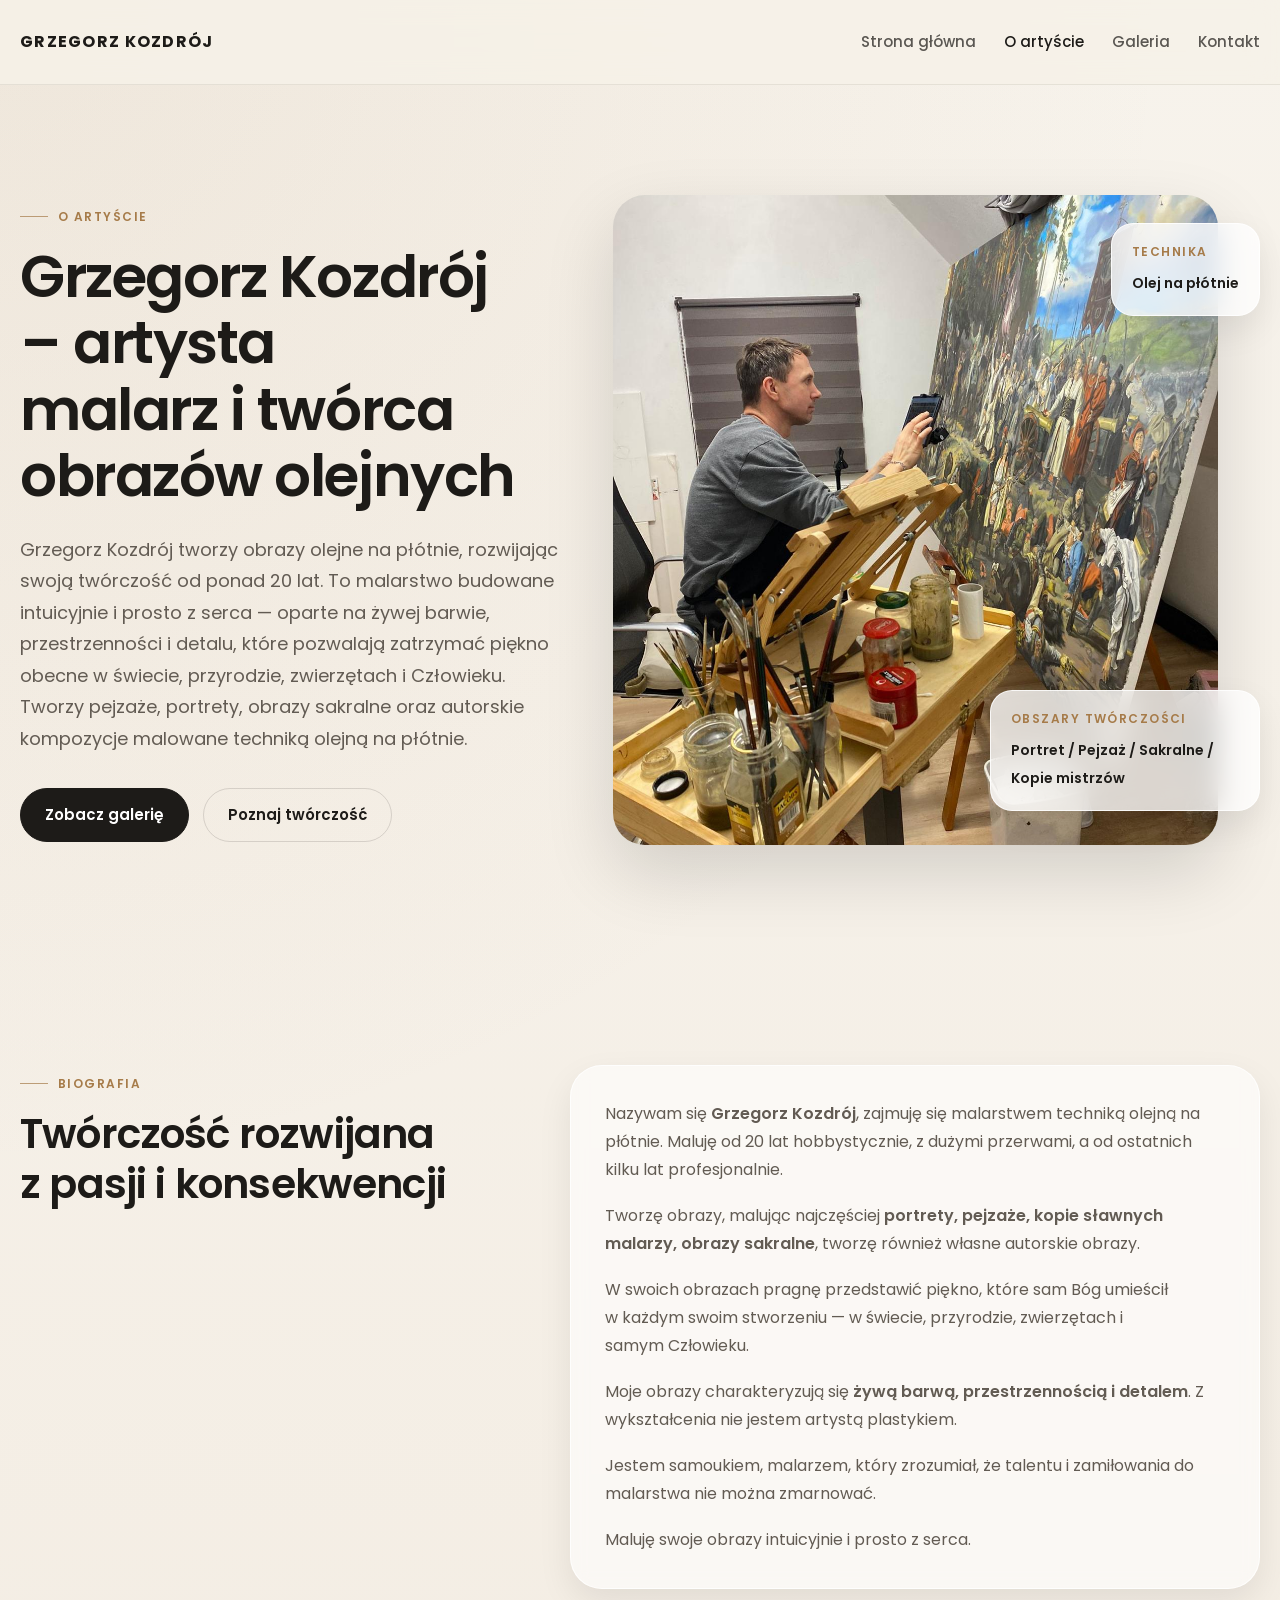
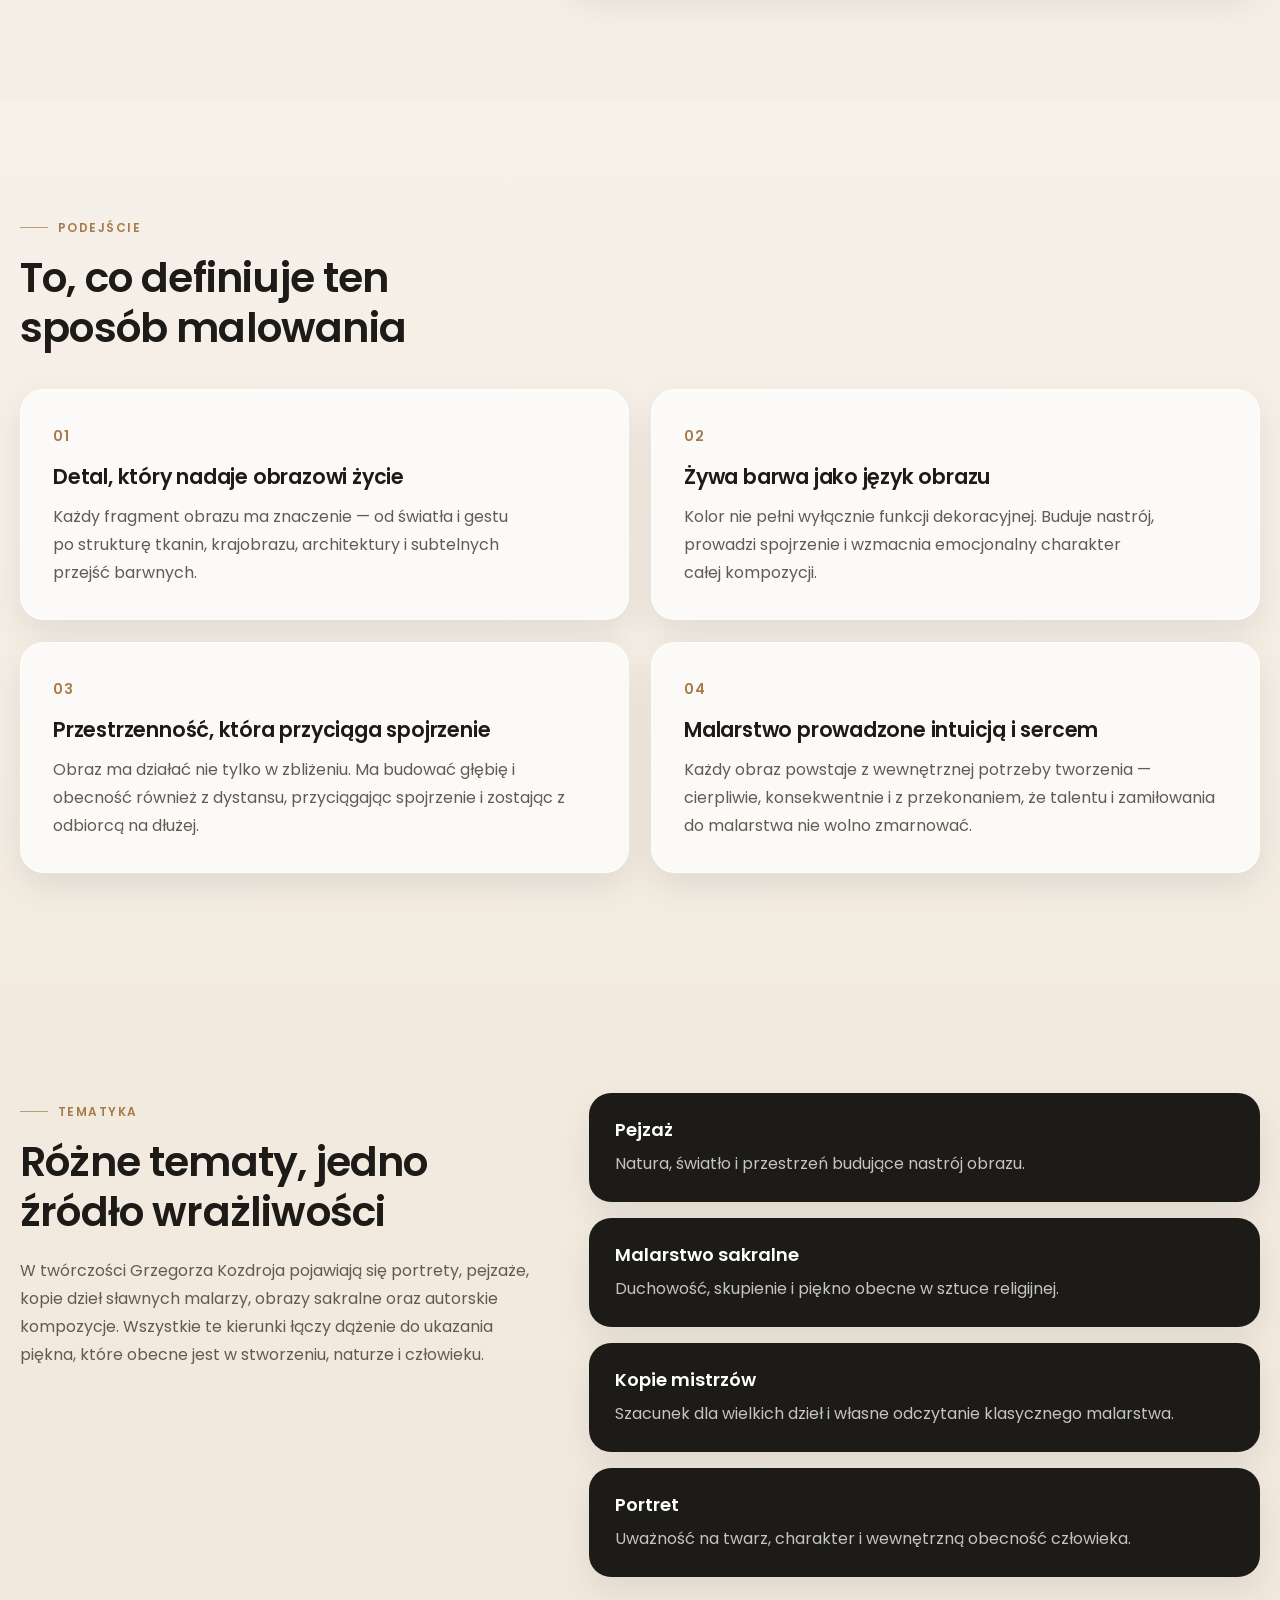
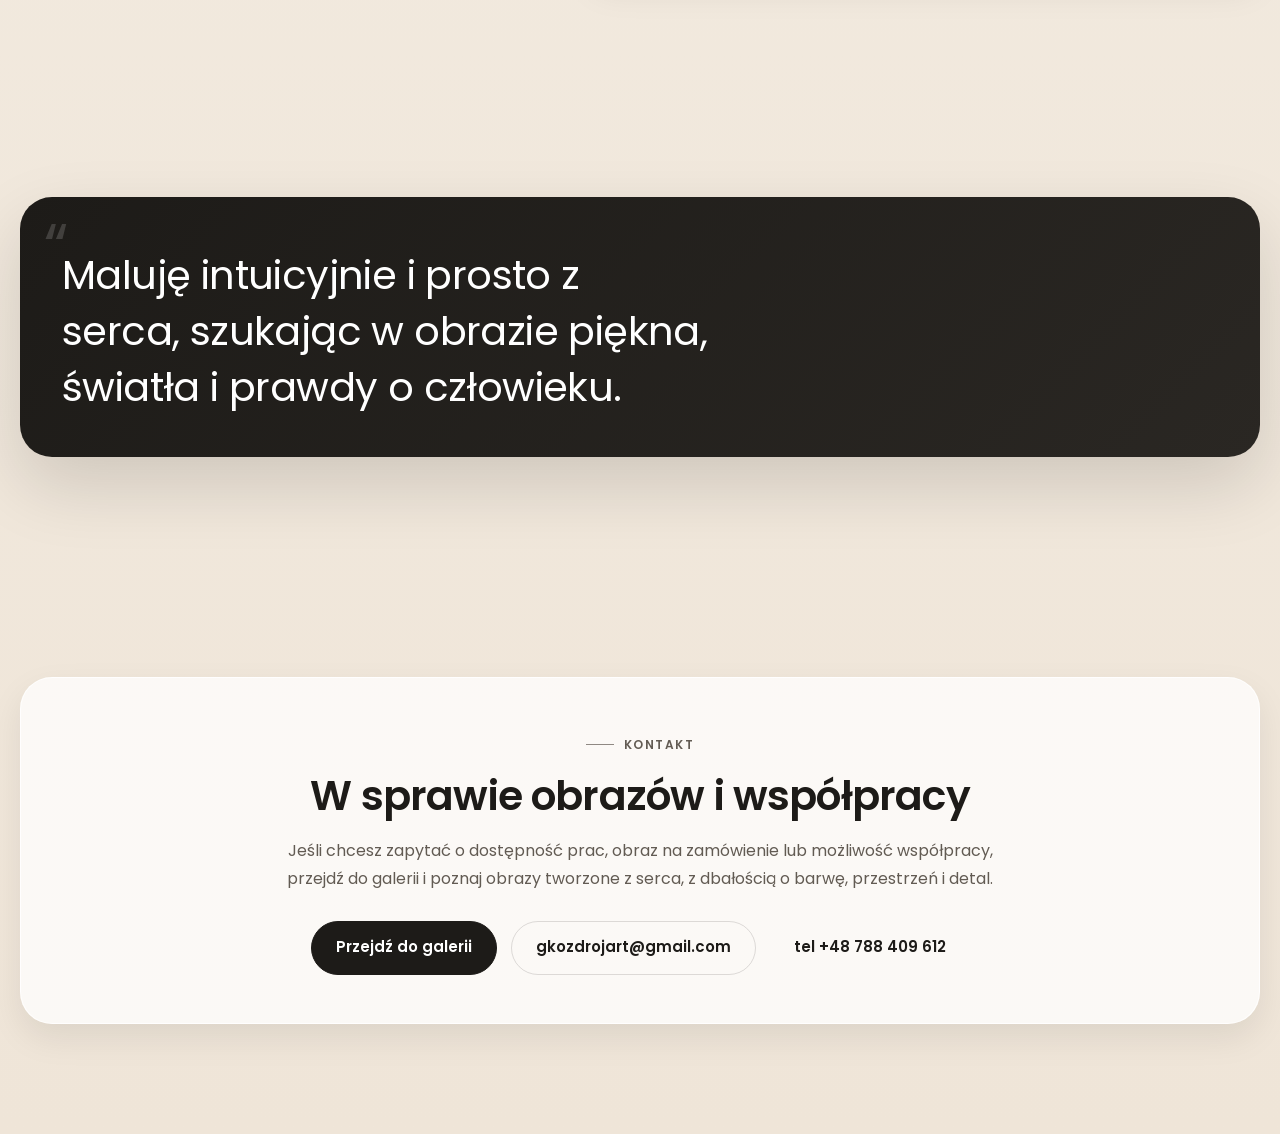
==== commit d3f750e0: "Ujednolić typografię i poprawić sekcję otwierającą portfolio" ====
--- a/artysta.html
+++ b/artysta.html
@@ -17,21 +17,22 @@
   <meta property="og:title" content="O artyście | Grzegorz Kozdrój" />
   <meta property="og:description" content="Poznaj Grzegorza Kozdroja — malarza tworzącego obrazy olejne na płótnie. Malarstwo sakralne, historyczne, pejzaże, portrety i autorskie kompozycje." />
   <meta property="og:url" content="https://grzegorzkozdroj.pl/artysta.html" />
-  <meta property="og:image" content="https://grzegorzkozdroj.pl/images/og-image.png" />
+  <meta property="og:image" content="https://grzegorzkozdroj.pl/images/og-image2.png" />
   <meta property="og:image:alt" content="Wybrana praca malarska Grzegorza Kozdroja" />
 
   <meta name="twitter:card" content="summary_large_image" />
   <meta name="twitter:title" content="O artyście | Grzegorz Kozdrój" />
   <meta name="twitter:description" content="Poznaj historię, inspiracje i twórczość Grzegorza Kozdroja. Obrazy olejne, pejzaże, portrety i malarstwo sakralne." />
-  <meta name="twitter:image" content="https://grzegorzkozdroj.pl/images/og-image.png" />
+  <meta name="twitter:image" content="https://grzegorzkozdroj.pl/images/og-image2.png" />
 
   <link rel="preconnect" href="https://fonts.googleapis.com" />
   <link rel="preconnect" href="https://fonts.gstatic.com" crossorigin />
   <link
-    href="https://fonts.googleapis.com/css2?family=Poppins:wght@300;400;500;600;700;800&display=swap"
+    href="https://fonts.googleapis.com/css2?family=Poppins:wght@400;500;600;700&display=swap"
     rel="stylesheet"
   />
   <link rel="stylesheet" href="artysta.css" />
+  <link rel="stylesheet" href="typography.css" />
   <script type="application/ld+json">
     {
       "@context": "https://schema.org",
@@ -40,7 +41,7 @@
       "jobTitle": "Artysta malarz",
       "description": "Malarz tworzący obrazy olejne na płótnie: pejzaże, portrety, malarstwo sakralne i autorskie kompozycje.",
       "url": "https://grzegorzkozdroj.pl/",
-      "image": "https://grzegorzkozdroj.pl/images/og-image.png",
+      "image": "https://grzegorzkozdroj.pl/images/og-image2.png",
       "email": "gkozdrojart@gmail.com",
       "telephone": "+48 788 409 612",
       "sameAs": [],
@@ -53,7 +54,7 @@
       ]
     }
   </script>
-  <link rel="icon" href="images/favicon.ico" type="image/x-icon">
+  <link rel="icon" href="images/favicon2.ico" type="image/x-icon">
 </head>
 <body>
     <header class="site-header">
--- a/artysta.css
+++ b/artysta.css
@@ -30,12 +30,10 @@
 }
 
 body {
-  font-family: "Poppins", sans-serif;
   color: var(--text);
   background:
     radial-gradient(circle at top left, rgba(166, 123, 73, 0.1), transparent 26%),
     linear-gradient(180deg, #f7f3ec 0%, #efe5d8 100%);
-  line-height: 1.6;
   overflow-x: hidden;
 }
 
@@ -84,11 +82,6 @@
 .brand {
   position: relative;
   z-index: 3;
-  font-size: 0.98rem;
-  font-weight: 700;
-  letter-spacing: 0.14em;
-  text-transform: uppercase;
-  line-height: 1.2;
 }
 
 .main-nav {
@@ -144,10 +137,6 @@
   display: inline-flex;
   align-items: center;
   gap: 10px;
-  font-size: 0.76rem;
-  font-weight: 600;
-  letter-spacing: 0.16em;
-  text-transform: uppercase;
   color: var(--accent);
 }
 
@@ -161,9 +150,6 @@
 
 .section-intro h2 {
   margin-top: 16px;
-  font-size: clamp(2rem, 4vw, 3.4rem);
-  line-height: 1.02;
-  letter-spacing: -0.04em;
 }
 
 .btn {
@@ -173,7 +159,6 @@
   min-height: 54px;
   padding: 14px 24px;
   border-radius: 999px;
-  font-weight: 600;
   transition:
     transform var(--transition),
     background var(--transition),
@@ -216,15 +201,11 @@
 
 .artist-hero-copy h1 {
   margin: 18px 0 24px;
-  font-size: clamp(3rem, 6vw, 5.8rem);
-  line-height: 0.94;
-  letter-spacing: -0.06em;
   max-width: 10ch;
 }
 
 .artist-lead {
   max-width: 60ch;
-  font-size: 1.04rem;
   color: var(--muted);
 }
 
@@ -281,16 +262,7 @@
 .floating-label {
   display: block;
   margin-bottom: 8px;
-  font-size: 0.72rem;
-  font-weight: 600;
-  letter-spacing: 0.14em;
-  text-transform: uppercase;
   color: var(--accent);
-}
-
-.hero-floating-card strong {
-  font-size: 0.98rem;
-  line-height: 1.45;
 }
 
 /* BIO */
@@ -314,7 +286,6 @@
 }
 
 .artist-bio-content p {
-  font-size: 1.02rem;
   color: var(--muted);
 }
 
@@ -368,16 +339,11 @@
 .value-number {
   display: inline-block;
   margin-bottom: 16px;
-  font-size: 0.78rem;
-  font-weight: 700;
-  letter-spacing: 0.14em;
   color: var(--accent);
 }
 
 .value-card h3 {
   margin-bottom: 12px;
-  font-size: 1.25rem;
-  line-height: 1.2;
 }
 
 .value-card p {
@@ -395,8 +361,6 @@
 
 .artist-focus-copy h2 {
   margin: 16px 0 20px;
-  font-size: clamp(2rem, 4vw, 3.2rem);
-  line-height: 1.04;
 }
 
 .artist-focus-copy p:last-child {
@@ -420,8 +384,6 @@
 .focus-item span {
   display: block;
   margin-bottom: 8px;
-  font-size: 1.08rem;
-  font-weight: 600;
 }
 
 .focus-item p {
@@ -447,16 +409,11 @@
   position: absolute;
   top: 18px;
   left: 24px;
-  font-size: 4rem;
-  line-height: 1;
   color: rgba(255, 255, 255, 0.16);
 }
 
 .quote-box blockquote {
   max-width: 18ch;
-  font-size: clamp(1.8rem, 3vw, 3rem);
-  line-height: 1.06;
-  letter-spacing: -0.03em;
 }
 
 /* CONTACT */
@@ -476,8 +433,6 @@
 
 .artist-contact-box h2 {
   margin: 16px 0 16px;
-  font-size: clamp(2rem, 4vw, 3rem);
-  line-height: 1.04;
 }
 
 .artist-contact-box p {
@@ -609,8 +564,6 @@
     background: rgba(255, 255, 255, 0.68);
     border: 1px solid rgba(255, 255, 255, 0.8);
     color: rgba(29, 27, 24, 0.8);
-    font-size: 0.92rem;
-    font-weight: 500;
   }
 
   .mobile-nav a.active {
@@ -644,17 +597,10 @@
 
   .artist-hero-copy h1 {
     margin: 14px 0 18px;
-    font-size: clamp(2.5rem, 12vw, 4.2rem);
-    line-height: 0.94;
     max-width: 8.8ch;
   }
 
-  .artist-lead {
-    font-size: 0.98rem;
-    line-height: 1.7;
-  }
-
-  .hero-image-main {
+.hero-image-main {
     position: relative;
     inset: auto;
     min-height: 420px;
@@ -697,14 +643,7 @@
     bottom: 14px;
   }
 
-  .floating-label {
-    font-size: 0.66rem;
-    letter-spacing: 0.15em;
-  }
-
-  .hero-floating-card strong {
-    font-size: 0.92rem;
-    line-height: 1.4;
+.hero-floating-card strong {
   }
 
   .hero-actions {
@@ -723,25 +662,13 @@
     gap: 24px;
   }
 
-  .section-intro h2,
-  .artist-focus-copy h2,
-  .artist-contact-box h2 {
-    font-size: clamp(1.9rem, 8vw, 2.6rem);
-    line-height: 1.04;
-  }
-
-  .artist-bio-content {
+.artist-bio-content {
     padding: 24px 20px;
     border-radius: 24px;
     gap: 16px;
   }
 
-  .artist-bio-content p {
-    font-size: 0.98rem;
-    line-height: 1.72;
-  }
-
-  .values-heading {
+.values-heading {
     margin-bottom: 22px;
   }
 
@@ -757,21 +684,13 @@
 
   .value-number {
     margin-bottom: 12px;
-    font-size: 0.72rem;
   }
 
   .value-card h3 {
     margin-bottom: 10px;
-    font-size: 1.05rem;
-    line-height: 1.25;
-  }
-
-  .value-card p {
-    font-size: 0.95rem;
-    line-height: 1.65;
-  }
-
-  .artist-focus-list {
+  }
+
+.artist-focus-list {
     gap: 12px;
   }
 
@@ -781,16 +700,10 @@
   }
 
   .focus-item span {
-    font-size: 1rem;
     margin-bottom: 6px;
   }
 
-  .focus-item p {
-    font-size: 0.92rem;
-    line-height: 1.6;
-  }
-
-  .artist-quote {
+.artist-quote {
     padding-top: 0;
   }
 
@@ -802,13 +715,10 @@
   .quote-mark {
     top: 8px;
     left: 16px;
-    font-size: 3.2rem;
   }
 
   .quote-box blockquote {
     max-width: 100%;
-    font-size: clamp(1.45rem, 7vw, 2rem);
-    line-height: 1.14;
   }
 
   .artist-contact {
@@ -824,8 +734,6 @@
   .artist-contact-box p {
     margin: 0;
     max-width: none;
-    font-size: 0.96rem;
-    line-height: 1.7;
   }
 
   .artist-contact-actions {
@@ -868,8 +776,6 @@
     background: rgba(255, 255, 255, 0.68);
     border: 1px solid rgba(255, 255, 255, 0.8);
     color: rgba(29, 27, 24, 0.8);
-    font-size: 0.92rem;
-    font-weight: 500;
     transition:
       background var(--transition),
       color var(--transition),
@@ -897,8 +803,6 @@
 @media (max-width: 520px) {
   .brand {
     max-width: 170px;
-    font-size: 0.84rem;
-    letter-spacing: 0.12em;
   }
 
   .mobile-menu-btn {
@@ -914,7 +818,6 @@
 
   .mobile-nav a {
     min-height: 42px;
-    font-size: 0.84rem;
     padding: 8px 10px;
     border-radius: 14px;
   }
@@ -924,7 +827,6 @@
   }
 
   .artist-hero-copy h1 {
-    font-size: clamp(2.2rem, 12vw, 3.4rem);
     max-width: 8.2ch;
   }
 
@@ -960,14 +862,7 @@
     padding-right: 16px;
   }
 
-  .section-intro h2,
-  .artist-focus-copy h2,
-  .artist-contact-box h2 {
-    font-size: clamp(1.7rem, 8.5vw, 2.2rem);
-  }
-
-  .quote-box blockquote {
-    font-size: clamp(1.3rem, 7vw, 1.8rem);
+.quote-box blockquote {
   }
   .mobile-nav {
     padding: 0 14px;
@@ -979,7 +874,6 @@
   
   .mobile-nav a {
     min-height: 46px;
-    font-size: 0.86rem;
     border-radius: 14px;
     margin-top: 8px;
   }
--- a/typography.css
+++ b/typography.css
@@ -0,0 +1,221 @@
+/* Shared typography for all three demo pages. Layout stays in page stylesheets. */
+:root {
+  --font-body: "Poppins", Arial, sans-serif;
+  --type-body: 1rem;
+  --type-small: 0.875rem;
+  --type-label: 0.75rem;
+  --type-h1: clamp(2.125rem, 1.4rem + 2.8vw, 4rem);
+  --type-h2: clamp(1.625rem, 1.2rem + 1.7vw, 2.75rem);
+  --type-h3: clamp(1.125rem, 1.05rem + 0.3vw, 1.375rem);
+}
+
+body {
+  font-family: var(--font-body);
+  font-size: var(--type-body);
+  font-weight: 400;
+  line-height: 1.75;
+  letter-spacing: normal;
+}
+
+button,
+input,
+textarea,
+select {
+  font: inherit;
+}
+
+h1,
+h2,
+h3 {
+  font-weight: 600;
+  text-wrap: balance;
+  overflow-wrap: normal;
+  word-break: normal;
+  hyphens: manual;
+}
+
+h1 {
+  font-size: var(--type-h1);
+  line-height: 1.14;
+  letter-spacing: -0.025em;
+}
+
+h2 {
+  font-size: var(--type-h2);
+  line-height: 1.22;
+  letter-spacing: -0.02em;
+}
+
+h3 {
+  font-size: var(--type-h3);
+  line-height: 1.35;
+  letter-spacing: -0.01em;
+}
+
+.hero h1,
+.artist-hero-copy h1,
+.hero-copy h1 {
+  max-width: 22ch;
+  overflow-wrap: normal;
+}
+
+.intro-grid h2,
+.contact-inner h2 {
+  max-width: 24ch;
+}
+
+p {
+  text-wrap: pretty;
+}
+
+.artist-bio-content p,
+.featured-text,
+.about-text > p,
+.intro-text,
+.artist-focus-copy > p {
+  max-width: 65ch;
+}
+
+.hero-text,
+.artist-lead {
+  font-size: clamp(1rem, 0.95rem + 0.25vw, 1.125rem);
+  line-height: 1.75;
+  max-width: 55ch;
+}
+
+strong,
+b {
+  font-weight: 600;
+}
+
+.brand,
+.logo {
+  font-size: clamp(0.8125rem, 0.7rem + 0.4vw, 1rem);
+  font-weight: 700;
+  line-height: 1.3;
+  letter-spacing: 0.08em;
+  text-transform: uppercase;
+}
+
+.main-nav a,
+.mobile-nav a {
+  font-size: 0.9375rem;
+  font-weight: 500;
+  line-height: 1.5;
+  letter-spacing: normal;
+}
+
+.btn,
+.contact-link {
+  font-size: 0.9375rem;
+  font-weight: 600;
+  line-height: 1.5;
+  overflow-wrap: anywhere;
+}
+
+.eyebrow,
+.section-label,
+.hero-subtitle,
+.hero-subline,
+.floating-label,
+.hero-feature-label,
+.card-category,
+.lightbox-category {
+  font-size: var(--type-label);
+  font-weight: 600;
+  line-height: 1.6;
+  letter-spacing: 0.12em;
+  text-transform: uppercase;
+}
+
+.value-number,
+.process-step,
+.value-index {
+  font-size: var(--type-small);
+  font-weight: 600;
+  line-height: 1.5;
+  letter-spacing: 0.08em;
+  font-variant-numeric: tabular-nums;
+}
+
+.card-title,
+.focus-item span {
+  font-size: 1.125rem;
+  font-weight: 600;
+  line-height: 1.4;
+}
+
+.card-description,
+.microcopy,
+.hero-floating-card strong,
+.testimonial-home-author span,
+.gallery-testimonial-author span {
+  font-size: var(--type-small);
+  line-height: 1.65;
+}
+
+.hero-feature-text strong {
+  font-size: clamp(1.125rem, 1rem + 0.6vw, 1.5rem);
+  line-height: 1.4;
+}
+
+.about-box p,
+.testimonial-home-quote,
+.gallery-testimonial-quote {
+  font-size: clamp(1rem, 0.95rem + 0.25vw, 1.125rem);
+  line-height: 1.8;
+}
+
+.quote-box blockquote {
+  font-size: clamp(1.5rem, 1rem + 2vw, 2.5rem);
+  line-height: 1.4;
+  letter-spacing: -0.015em;
+  text-wrap: balance;
+  max-width: 26ch;
+}
+
+.quote-mark {
+  font-size: 4rem;
+  line-height: 1;
+}
+
+.lightbox-caption h3 {
+  font-size: clamp(1.125rem, 1rem + 0.5vw, 1.5rem);
+  line-height: 1.35;
+}
+
+.lightbox-caption p,
+.lightbox-meta-line {
+  font-size: var(--type-small);
+  line-height: 1.6;
+  letter-spacing: normal;
+}
+
+.lightbox-caption .lightbox-category {
+  font-size: var(--type-label);
+  letter-spacing: 0.12em;
+}
+
+.lightbox-caption .lightbox-meta-line {
+  color: var(--muted);
+}
+
+.lightbox-close,
+.lightbox-nav {
+  font-size: 2rem;
+  line-height: 1;
+}
+
+@media (max-width: 520px) {
+  .brand {
+    letter-spacing: 0.05em;
+  }
+
+  .hero h1,
+  .artist-hero-copy h1,
+  .hero-copy h1,
+  .intro-grid h2,
+  .contact-inner h2 {
+    max-width: 100%;
+  }
+}
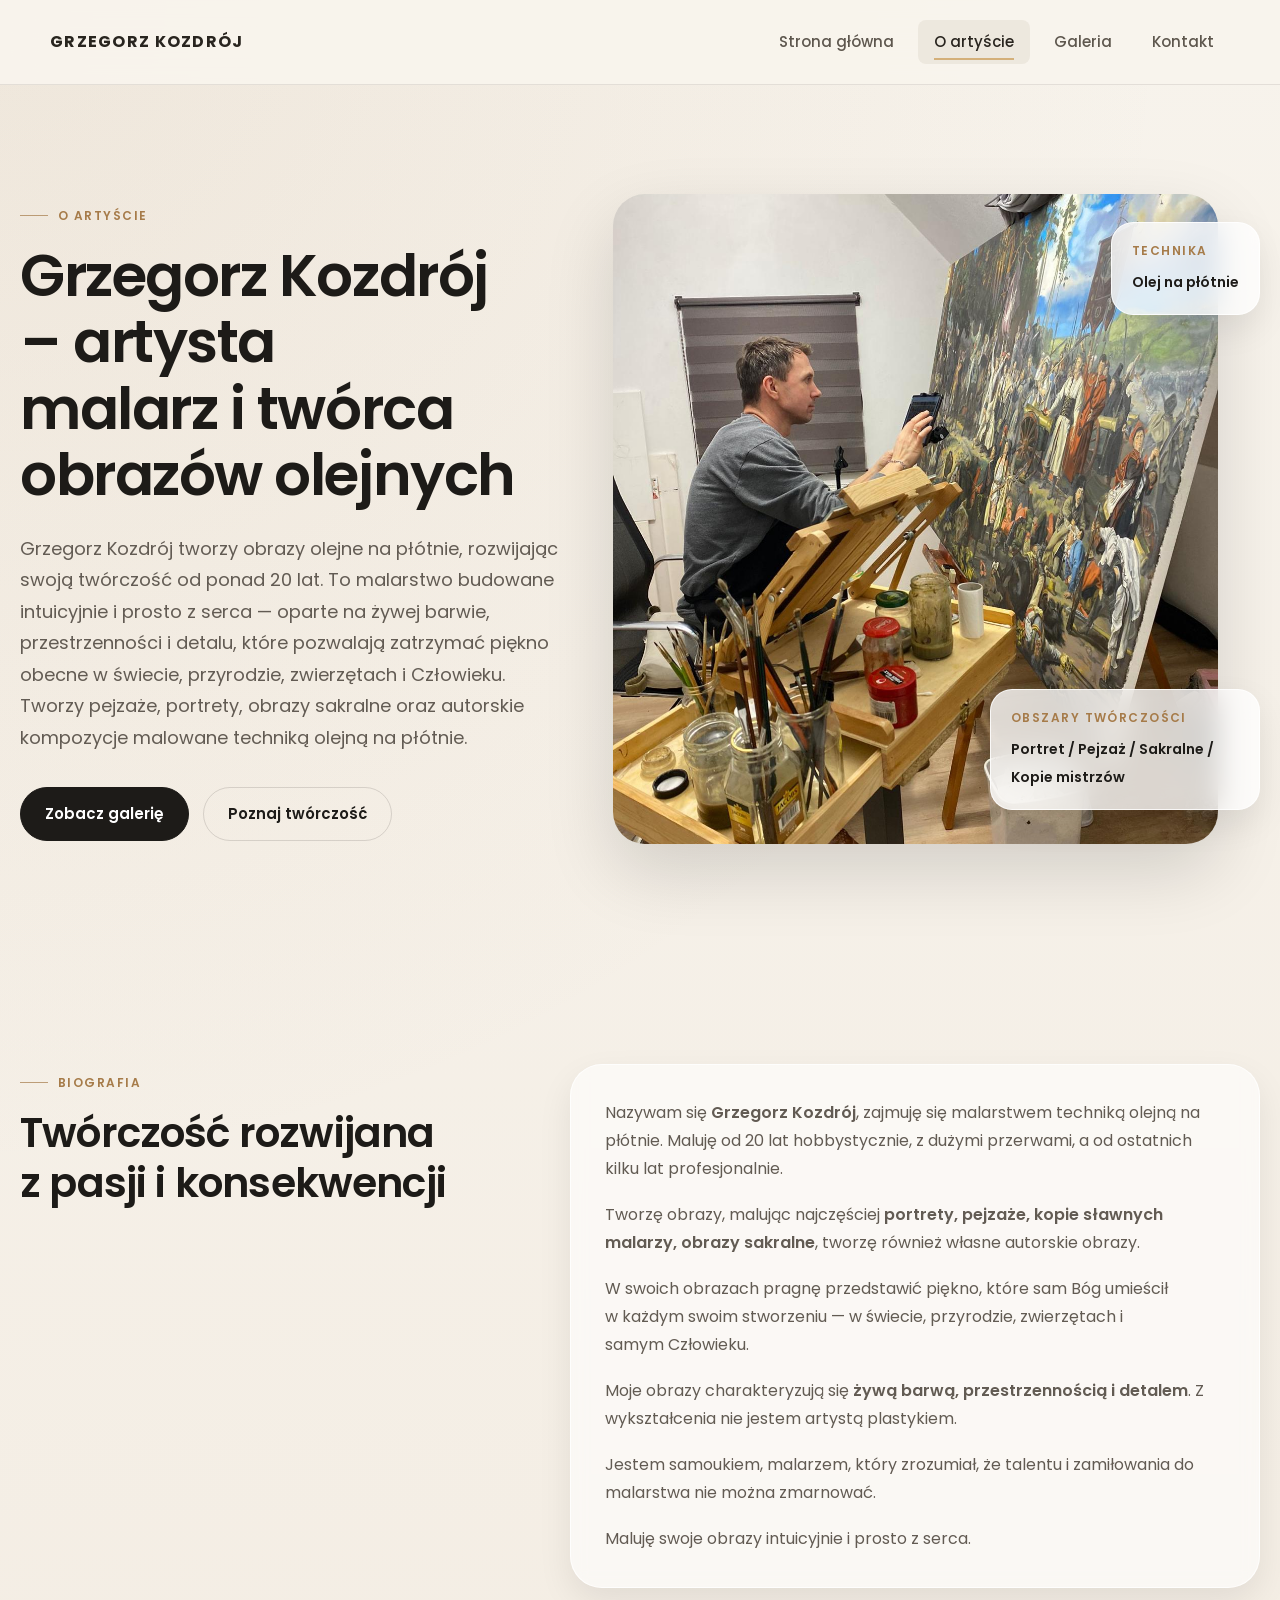
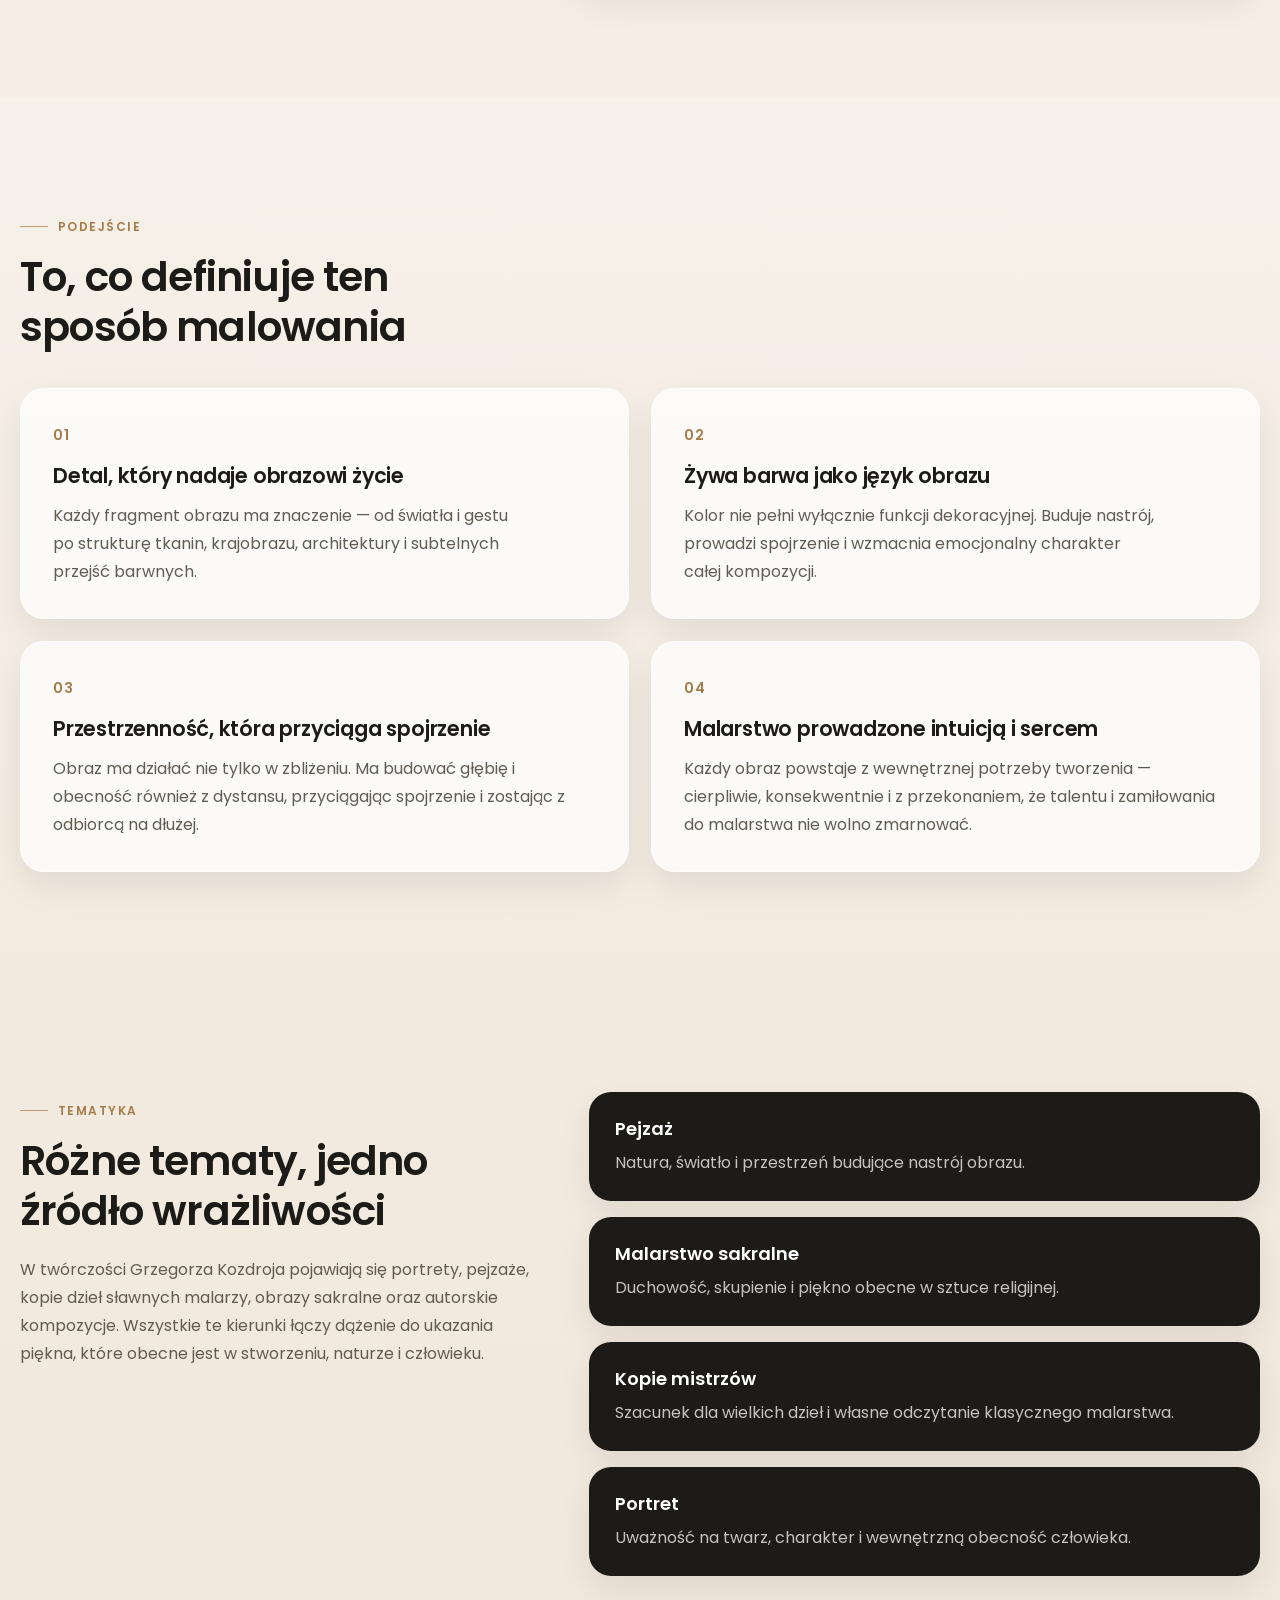
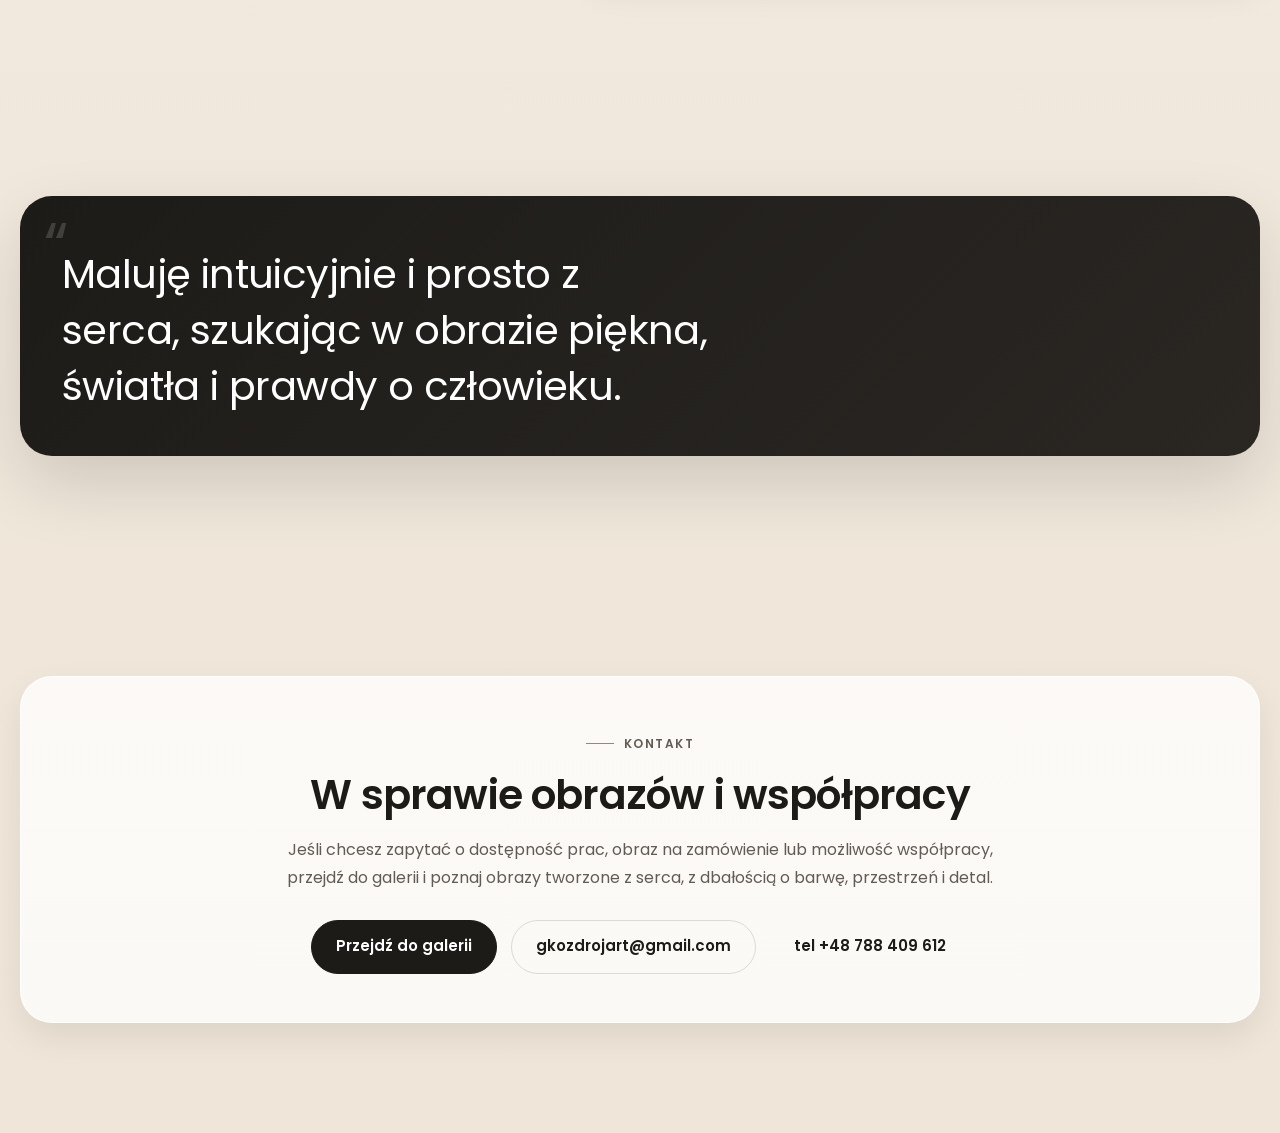
==== commit 83716e53: "Popraw wygląd i obsługę menu portfolio" ====
--- a/artysta.html
+++ b/artysta.html
@@ -33,6 +33,7 @@
   />
   <link rel="stylesheet" href="artysta.css" />
   <link rel="stylesheet" href="typography.css" />
+  <link rel="stylesheet" href="navigation.css" />
   <script type="application/ld+json">
     {
       "@context": "https://schema.org",
@@ -63,7 +64,7 @@
       
           <nav class="main-nav" aria-label="Nawigacja główna">
             <a href="index.html">Strona główna</a>
-            <a href="artysta.html" class="active">O artyście</a>
+            <a href="artysta.html" class="active" aria-current="page">O artyście</a>
             <a href="galeria.html">Galeria</a>
             <a href="#kontakt">Kontakt</a>
           </nav>
@@ -73,18 +74,19 @@
             type="button"
             aria-label="Otwórz menu"
             aria-expanded="false"
+        aria-controls="mobile-menu"
           >
             <span></span>
             <span></span>
           </button>
         </div>
       
-        <div class="mobile-nav">
+        <nav class="mobile-nav" id="mobile-menu" aria-label="Nawigacja mobilna" hidden>
           <a href="index.html">Strona główna</a>
-          <a href="artysta.html" class="active">O artyście</a>
+          <a href="artysta.html" class="active" aria-current="page">O artyście</a>
           <a href="galeria.html">Galeria</a>
           <a href="#kontakt">Kontakt</a>
-        </div>
+        </nav>
       </header>
 
   <main class="artist-page">
--- a/navigation.css
+++ b/navigation.css
@@ -0,0 +1,253 @@
+/* One navigation system for all demo pages. */
+html {
+  scroll-padding-top: 104px;
+}
+
+body {
+  padding-top: 84px;
+}
+
+body.home-page {
+  padding-top: 0;
+}
+
+.site-header {
+  --nav-text: #29251f;
+  --nav-muted: #5e574e;
+  --nav-line: rgba(41, 37, 31, 0.18);
+  --nav-hover: rgba(118, 86, 49, 0.08);
+  position: fixed;
+  inset: 0 0 auto;
+  width: 100%;
+  z-index: 100;
+  color: var(--nav-text);
+  background: rgba(248, 244, 237, 0.96);
+  border-bottom: 1px solid rgba(41, 37, 31, 0.1);
+  backdrop-filter: blur(16px);
+}
+
+.site-header .header-inner {
+  width: min(1180px, calc(100% - 40px));
+  max-width: none;
+  min-height: 84px;
+  margin-inline: auto;
+  padding: 0;
+  gap: 24px;
+}
+
+.site-header .brand {
+  color: var(--nav-text);
+  flex-shrink: 0;
+}
+
+.main-nav {
+  display: flex;
+  align-items: center;
+  gap: 8px;
+}
+
+.main-nav a {
+  position: relative;
+  display: inline-flex;
+  align-items: center;
+  min-height: 44px;
+  padding: 10px 16px;
+  color: var(--nav-muted);
+  border-radius: 8px;
+  transition: color 160ms ease, background 160ms ease;
+}
+
+.main-nav a:hover,
+.main-nav a.active {
+  color: var(--nav-text);
+  background: var(--nav-hover);
+}
+
+.main-nav a.active::after {
+  content: "";
+  position: absolute;
+  inset: auto 16px 4px;
+  height: 2px;
+  background: #d4b07a;
+}
+
+.site-header a:focus-visible,
+.mobile-menu-btn:focus-visible {
+  outline: 2px solid #d4b07a;
+  outline-offset: 4px;
+}
+
+.mobile-menu-btn {
+  display: none;
+  flex-shrink: 0;
+  width: 44px;
+  height: 44px;
+  padding: 0;
+  border: 1px solid var(--nav-line);
+  border-radius: 12px;
+  color: var(--nav-text);
+  background: var(--nav-hover);
+  backdrop-filter: none;
+  cursor: pointer;
+  align-items: center;
+  justify-content: center;
+  flex-direction: column;
+  gap: 6px;
+  transition: background 160ms ease;
+}
+
+.mobile-menu-btn:hover {
+  transform: none;
+  background: var(--nav-hover);
+}
+
+.mobile-menu-btn span {
+  display: block;
+  width: 18px;
+  height: 2px;
+  background: var(--nav-text);
+  border-radius: 2px;
+  transition: transform 160ms ease;
+}
+
+.mobile-menu-btn.is-active span:first-child {
+  transform: translateY(4px) rotate(45deg);
+}
+
+.mobile-menu-btn.is-active span:last-child {
+  transform: translateY(-4px) rotate(-45deg);
+}
+
+.mobile-nav,
+.mobile-nav[hidden] {
+  display: none;
+}
+
+@media (max-width: 900px) {
+  body {
+    padding-top: 76px;
+  }
+
+  .site-header .header-inner {
+    width: calc(100% - 32px);
+    min-height: 76px;
+    gap: 12px;
+  }
+
+  .main-nav {
+    display: none;
+  }
+
+  .mobile-menu-btn {
+    display: inline-flex;
+  }
+
+  .mobile-nav.is-open:not([hidden]) {
+    display: flex;
+    position: absolute;
+    top: 100%;
+    inset-inline: 0;
+    flex-direction: column;
+    gap: 4px;
+    width: 100%;
+    max-height: calc(100vh - 76px);
+    max-height: calc(100dvh - 76px);
+    overflow-y: auto;
+    overscroll-behavior: contain;
+    opacity: 1;
+    margin: 0;
+    padding: 12px 16px 20px;
+    border: 0;
+    border-bottom: 1px solid rgba(41, 37, 31, 0.12);
+    border-radius: 0 0 20px 20px;
+    background: #f8f4ed;
+    --nav-text: #29251f;
+    --nav-muted: #5e574e;
+    backdrop-filter: none;
+    box-shadow: 0 18px 32px rgba(41, 37, 31, 0.1);
+    transition: none;
+  }
+
+  .mobile-nav a {
+    display: flex;
+    align-items: center;
+    justify-content: flex-start;
+    min-height: 52px;
+    padding: 14px 18px;
+    margin: 0;
+    border: 1px solid transparent;
+    border-radius: 10px;
+    color: var(--nav-muted);
+    background: transparent;
+    text-align: left;
+    transition: background 160ms ease, color 160ms ease;
+  }
+
+  .mobile-nav a + a {
+    margin-top: 0;
+  }
+
+  .mobile-nav a:hover,
+  .mobile-nav a:focus-visible,
+  .mobile-nav a.active {
+    color: var(--nav-text);
+    background: rgba(212, 176, 122, 0.12);
+    border-color: rgba(212, 176, 122, 0.25);
+  }
+
+  .mobile-nav a:active {
+    transform: none;
+  }
+}
+
+@media (prefers-reduced-motion: reduce) {
+  .site-header a,
+  .mobile-menu-btn,
+  .mobile-menu-btn span {
+    transition: none;
+  }
+}
+
+
+/* Let the painting show through at the top of the home page. */
+.home-page .site-header:not(.is-scrolled) {
+  --nav-text: #fff;
+  --nav-muted: rgba(255, 255, 255, 0.88);
+  --nav-line: rgba(255, 255, 255, 0.4);
+  --nav-hover: rgba(255, 255, 255, 0.1);
+  background: transparent;
+  border-bottom-color: transparent;
+  backdrop-filter: none;
+}
+
+.home-page .site-header:not(.is-scrolled) .brand,
+.home-page .site-header:not(.is-scrolled) .main-nav a {
+  text-shadow: 0 1px 8px rgba(0, 0, 0, 0.5);
+}
+
+
+/* Blend gallery navigation into its dark exhibition background. */
+.gallery-page .site-header {
+  --nav-text: #f2ede5;
+  --nav-muted: #d1cbc3;
+  --nav-line: rgba(242, 237, 229, 0.22);
+  --nav-hover: rgba(212, 176, 122, 0.1);
+  background: transparent;
+  border-bottom-color: transparent;
+  backdrop-filter: none;
+}
+
+.gallery-page .site-header.is-scrolled {
+  background: rgba(15, 16, 18, 0.92);
+  border-bottom-color: rgba(242, 237, 229, 0.08);
+  backdrop-filter: blur(16px);
+}
+
+@media (max-width: 900px) {
+  .gallery-page .mobile-nav.is-open:not([hidden]) {
+    --nav-text: #f2ede5;
+    --nav-muted: #d1cbc3;
+    background: #141518;
+    border-bottom-color: rgba(242, 237, 229, 0.12);
+  }
+}
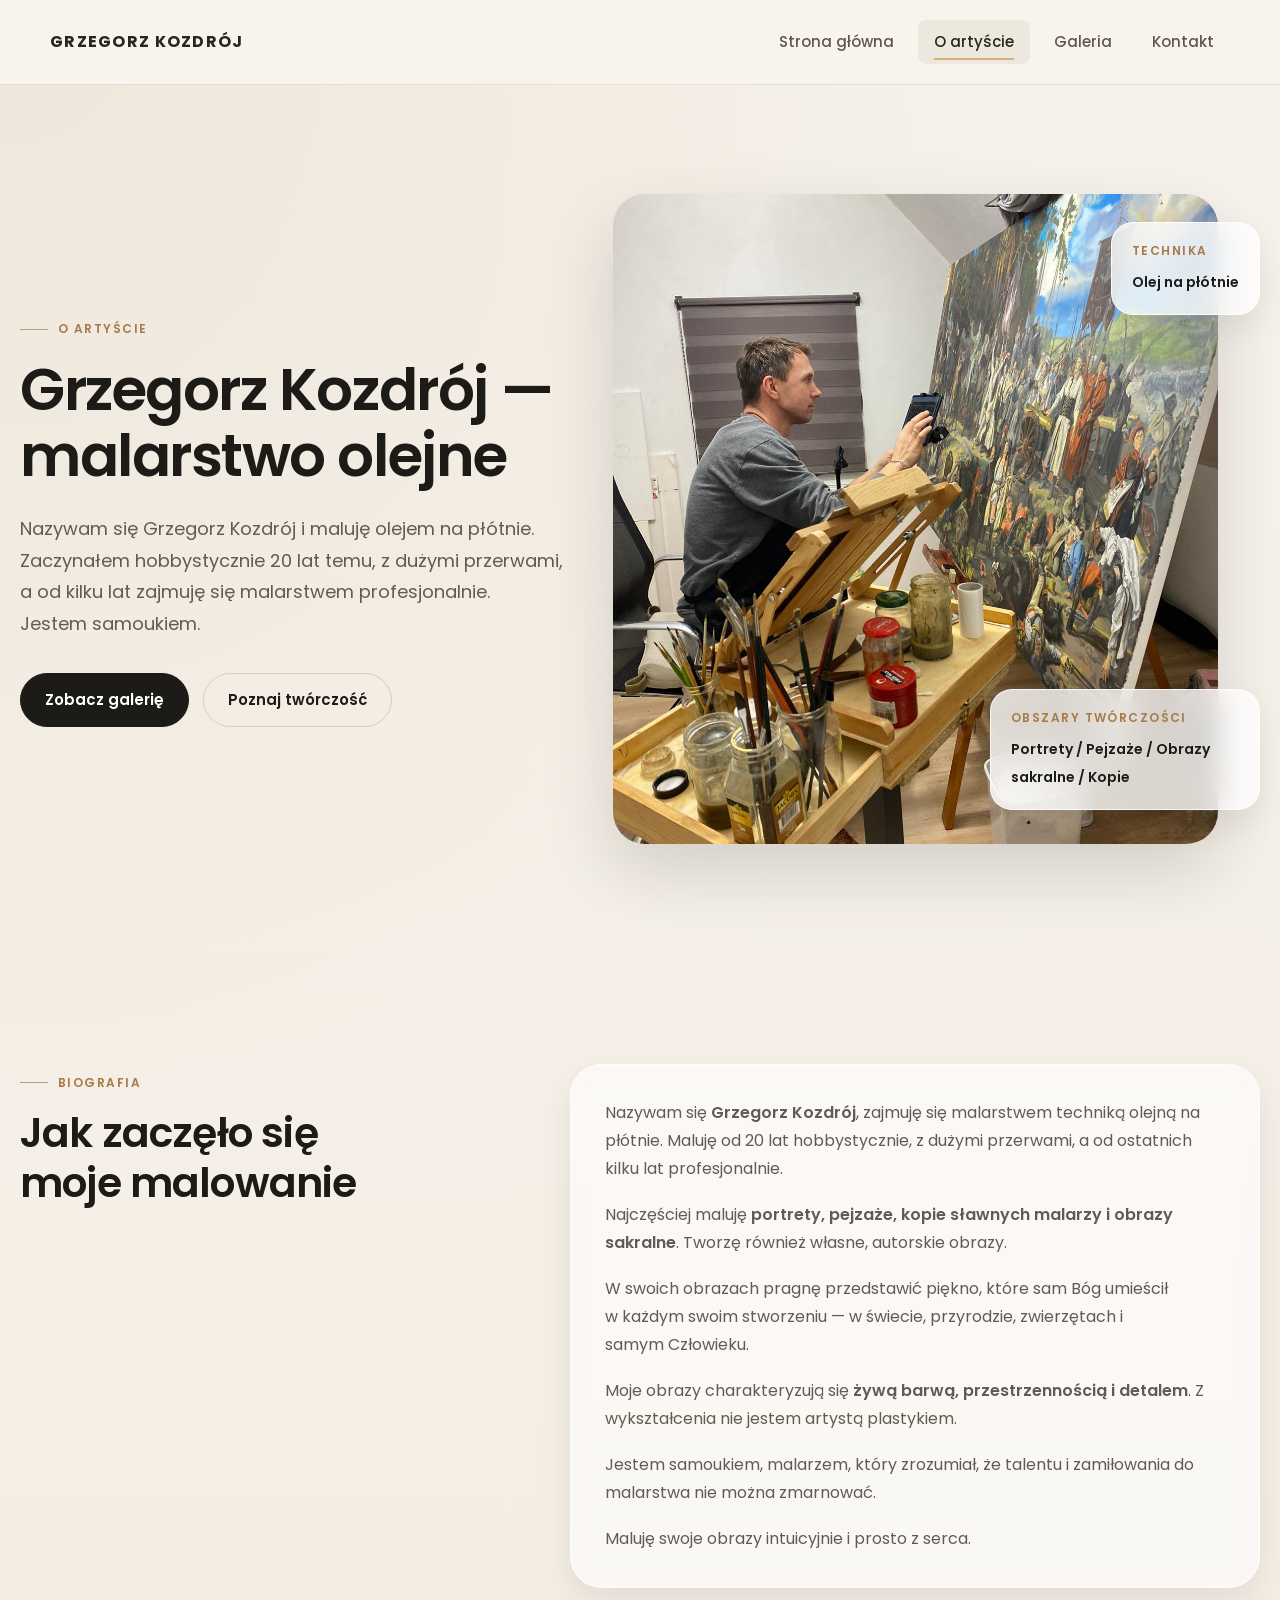
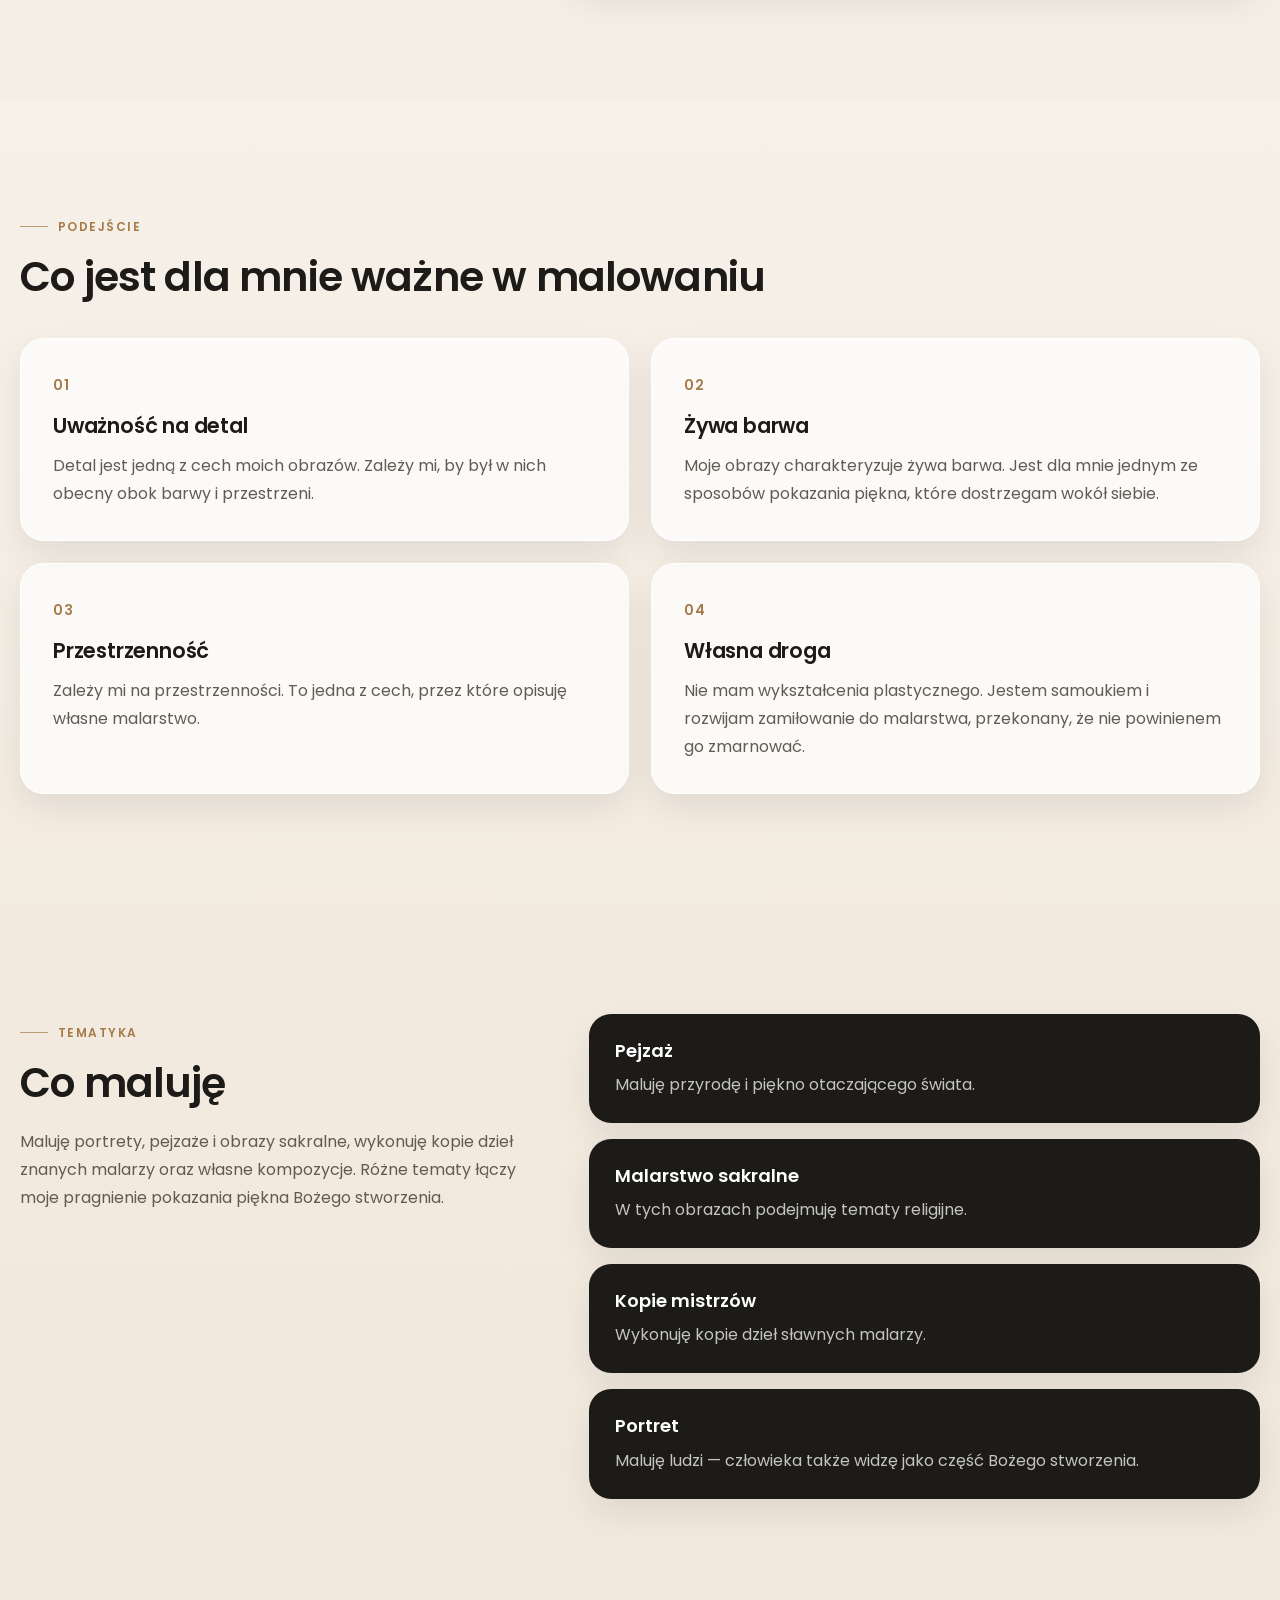
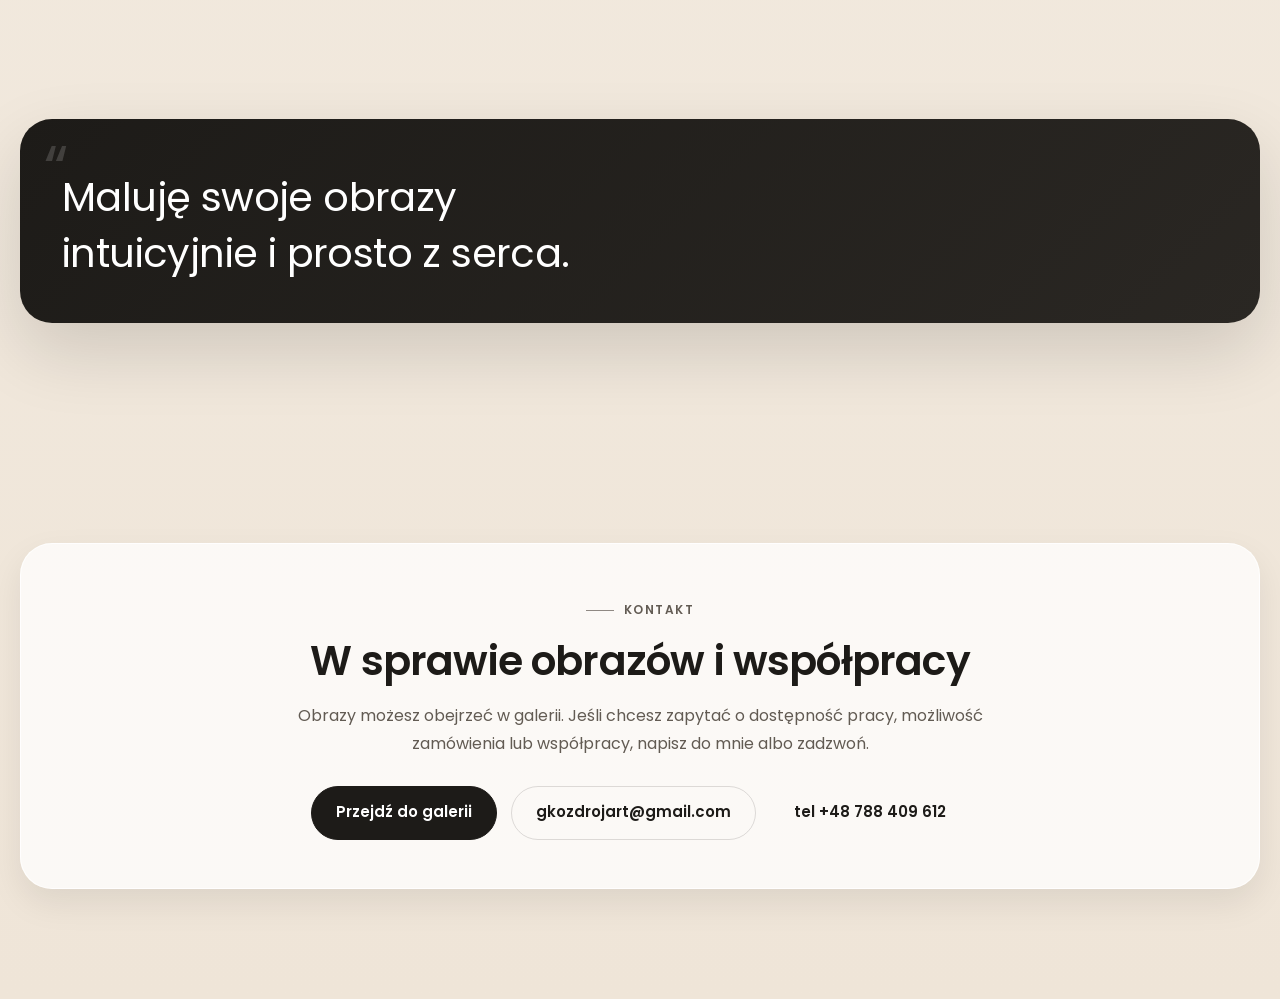
==== commit 021f65be: "Opublikuj zatwierdzone teksty i kontakt mobilny, usuń demo" ====
--- a/artysta.html
+++ b/artysta.html
@@ -3,10 +3,10 @@
 <head>
   <meta charset="UTF-8" />
   <meta name="viewport" content="width=device-width, initial-scale=1.0" />
-  <title>O artyście | Grzegorz Kozdrój</title>
+  <title>O mnie — Grzegorz Kozdrój</title>
   <meta
     name="description"
-    content="Poznaj Grzegorza Kozdroja — malarza tworzącego obrazy olejne na płótnie. Malarstwo sakralne, historyczne, pejzaże, portrety i autorskie kompozycje."
+    content="Jestem samoukiem. Maluję od 20 lat z dużymi przerwami, od kilku lat profesjonalnie. Opowiadam o swojej drodze i o tym, co chcę pokazać w obrazach."
   />
   <meta name="robots" content="index, follow" />
   <link rel="canonical" href="https://grzegorzkozdroj.pl/artysta.html" />
@@ -14,15 +14,15 @@
   <meta property="og:image:height" content="630" />
   <meta property="og:type" content="website" />
   <meta property="og:locale" content="pl_PL" />
-  <meta property="og:title" content="O artyście | Grzegorz Kozdrój" />
-  <meta property="og:description" content="Poznaj Grzegorza Kozdroja — malarza tworzącego obrazy olejne na płótnie. Malarstwo sakralne, historyczne, pejzaże, portrety i autorskie kompozycje." />
+  <meta property="og:title" content="O mnie — Grzegorz Kozdrój" />
+  <meta property="og:description" content="Jestem samoukiem. Maluję od 20 lat z dużymi przerwami, od kilku lat profesjonalnie. Opowiadam o swojej drodze i o tym, co chcę pokazać w obrazach." />
   <meta property="og:url" content="https://grzegorzkozdroj.pl/artysta.html" />
   <meta property="og:image" content="https://grzegorzkozdroj.pl/images/og-image2.png" />
   <meta property="og:image:alt" content="Wybrana praca malarska Grzegorza Kozdroja" />
 
   <meta name="twitter:card" content="summary_large_image" />
-  <meta name="twitter:title" content="O artyście | Grzegorz Kozdrój" />
-  <meta name="twitter:description" content="Poznaj historię, inspiracje i twórczość Grzegorza Kozdroja. Obrazy olejne, pejzaże, portrety i malarstwo sakralne." />
+  <meta name="twitter:title" content="O mnie — Grzegorz Kozdrój" />
+  <meta name="twitter:description" content="Jestem samoukiem. Maluję od 20 lat z dużymi przerwami, od kilku lat profesjonalnie. Opowiadam o swojej drodze i o tym, co chcę pokazać w obrazach." />
   <meta name="twitter:image" content="https://grzegorzkozdroj.pl/images/og-image2.png" />
 
   <link rel="preconnect" href="https://fonts.googleapis.com" />
@@ -61,14 +61,14 @@
     <header class="site-header">
         <div class="container header-inner">
           <a href="index.html" class="brand">Grzegorz Kozdrój</a>
-      
+
           <nav class="main-nav" aria-label="Nawigacja główna">
             <a href="index.html">Strona główna</a>
             <a href="artysta.html" class="active" aria-current="page">O artyście</a>
             <a href="galeria.html">Galeria</a>
             <a href="#kontakt">Kontakt</a>
           </nav>
-      
+
           <button
             class="mobile-menu-btn"
             type="button"
@@ -80,7 +80,7 @@
             <span></span>
           </button>
         </div>
-      
+
         <nav class="mobile-nav" id="mobile-menu" aria-label="Nawigacja mobilna" hidden>
           <a href="index.html">Strona główna</a>
           <a href="artysta.html" class="active" aria-current="page">O artyście</a>
@@ -94,12 +94,9 @@
       <div class="container artist-hero-grid">
         <div class="artist-hero-copy">
           <p class="eyebrow">O artyście</p>
-          <h1>Grzegorz Kozdrój – artysta malarz i twórca obrazów olejnych</h1>
+          <h1>Grzegorz Kozdrój — malarstwo olejne</h1>
           <p class="artist-lead">
-            Grzegorz Kozdrój tworzy obrazy olejne na płótnie, rozwijając swoją twórczość od ponad 20 lat.
-            To malarstwo budowane intuicyjnie i prosto z serca — oparte na żywej barwie, przestrzenności
-            i detalu, które pozwalają zatrzymać piękno obecne w świecie, przyrodzie, zwierzętach i Człowieku.
-            Tworzy pejzaże, portrety, obrazy sakralne oraz autorskie kompozycje malowane techniką olejną na płótnie.
+            Nazywam się Grzegorz Kozdrój i maluję olejem na płótnie. Zaczynałem hobbystycznie 20 lat temu, z dużymi przerwami, a od kilku lat zajmuję się malarstwem profesjonalnie. Jestem samoukiem.
           </p>
 
           <div class="hero-actions">
@@ -120,7 +117,7 @@
 
           <div class="hero-floating-card hero-floating-bottom">
             <span class="floating-label">Obszary twórczości</span>
-            <strong>Portret / Pejzaż / Sakralne / Kopie mistrzów</strong>
+            <strong>Portrety / Pejzaże / Obrazy sakralne / Kopie</strong>
           </div>
         </div>
       </div>
@@ -130,7 +127,7 @@
       <div class="container artist-bio-grid">
         <div class="section-intro">
           <p class="eyebrow">Biografia</p>
-          <h2>Twórczość rozwijana z pasji i konsekwencji</h2>
+          <h2>Jak zaczęło się moje malowanie</h2>
         </div>
 
         <div class="artist-bio-content">
@@ -140,8 +137,7 @@
           </p>
 
           <p>
-            Tworzę obrazy, malując najczęściej <strong>portrety, pejzaże, kopie sławnych malarzy,
-            obrazy sakralne</strong>, tworzę również własne autorskie obrazy.
+            Najczęściej maluję <strong>portrety, pejzaże, kopie sławnych malarzy i obrazy sakralne</strong>. Tworzę również własne, autorskie obrazy.
           </p>
 
           <p>
@@ -170,43 +166,39 @@
       <div class="container">
         <div class="section-intro values-heading">
           <p class="eyebrow">Podejście</p>
-          <h2>To, co definiuje ten sposób malowania</h2>
+          <h2>Co jest dla mnie ważne w malowaniu</h2>
         </div>
 
         <div class="values-grid">
           <article class="value-card">
             <span class="value-number">01</span>
-            <h3>Detal, który nadaje obrazowi życie</h3>
-            <p>
-              Każdy fragment obrazu ma znaczenie — od światła i gestu po strukturę tkanin,
-              krajobrazu, architektury i subtelnych przejść barwnych.
+            <h3>Uważność na detal</h3>
+            <p>
+              Detal jest jedną z cech moich obrazów. Zależy mi, by był w nich obecny obok barwy i przestrzeni.
             </p>
           </article>
 
           <article class="value-card">
             <span class="value-number">02</span>
-            <h3>Żywa barwa jako język obrazu</h3>
-            <p>
-              Kolor nie pełni wyłącznie funkcji dekoracyjnej. Buduje nastrój, prowadzi spojrzenie
-              i wzmacnia emocjonalny charakter całej kompozycji.
+            <h3>Żywa barwa</h3>
+            <p>
+              Moje obrazy charakteryzuje żywa barwa. Jest dla mnie jednym ze sposobów pokazania piękna, które dostrzegam wokół siebie.
             </p>
           </article>
 
           <article class="value-card">
             <span class="value-number">03</span>
-            <h3>Przestrzenność, która przyciąga spojrzenie</h3>
-            <p>
-              Obraz ma działać nie tylko w zbliżeniu. Ma budować głębię i obecność również z dystansu,
-              przyciągając spojrzenie i zostając z odbiorcą na dłużej.
+            <h3>Przestrzenność</h3>
+            <p>
+              Zależy mi na przestrzenności. To jedna z cech, przez które opisuję własne malarstwo.
             </p>
           </article>
 
           <article class="value-card">
             <span class="value-number">04</span>
-            <h3>Malarstwo prowadzone intuicją i sercem</h3>
-            <p>
-              Każdy obraz powstaje z wewnętrznej potrzeby tworzenia — cierpliwie, konsekwentnie
-              i z przekonaniem, że talentu i zamiłowania do malarstwa nie wolno zmarnować.
+            <h3>Własna droga</h3>
+            <p>
+              Nie mam wykształcenia plastycznego. Jestem samoukiem i rozwijam zamiłowanie do malarstwa, przekonany, że nie powinienem go zmarnować.
             </p>
           </article>
         </div>
@@ -217,33 +209,31 @@
       <div class="container artist-focus-grid">
         <div class="artist-focus-copy">
           <p class="eyebrow">Tematyka</p>
-          <h2>Różne tematy, jedno źródło wrażliwości</h2>
-          <p>
-            W twórczości Grzegorza Kozdroja pojawiają się portrety, pejzaże, kopie dzieł sławnych malarzy,
-            obrazy sakralne oraz autorskie kompozycje. Wszystkie te kierunki łączy dążenie do ukazania
-            piękna, które obecne jest w stworzeniu, naturze i człowieku.
+          <h2>Co maluję</h2>
+          <p>
+            Maluję portrety, pejzaże i obrazy sakralne, wykonuję kopie dzieł znanych malarzy oraz własne kompozycje. Różne tematy łączy moje pragnienie pokazania piękna Bożego stworzenia.
           </p>
         </div>
 
         <div class="artist-focus-list">
           <article class="focus-item">
             <span>Pejzaż</span>
-            <p>Natura, światło i przestrzeń budujące nastrój obrazu.</p>
+            <p>Maluję przyrodę i piękno otaczającego świata.</p>
           </article>
 
           <article class="focus-item">
             <span>Malarstwo sakralne</span>
-            <p>Duchowość, skupienie i piękno obecne w sztuce religijnej.</p>
+            <p>W tych obrazach podejmuję tematy religijne.</p>
           </article>
 
           <article class="focus-item">
             <span>Kopie mistrzów</span>
-            <p>Szacunek dla wielkich dzieł i własne odczytanie klasycznego malarstwa.</p>
+            <p>Wykonuję kopie dzieł sławnych malarzy.</p>
           </article>
 
           <article class="focus-item">
             <span>Portret</span>
-            <p>Uważność na twarz, charakter i wewnętrzną obecność człowieka.</p>
+            <p>Maluję ludzi — człowieka także widzę jako część Bożego stworzenia.</p>
           </article>
         </div>
       </div>
@@ -254,7 +244,7 @@
         <div class="quote-box">
           <p class="quote-mark">“</p>
           <blockquote>
-            Maluję intuicyjnie i prosto z serca, szukając w obrazie piękna, światła i prawdy o człowieku.
+            Maluję swoje obrazy intuicyjnie i prosto z serca.
           </blockquote>
         </div>
       </div>
@@ -266,8 +256,7 @@
           <p class="eyebrow">Kontakt</p>
           <h2>W sprawie obrazów i współpracy</h2>
           <p>
-            Jeśli chcesz zapytać o dostępność prac, obraz na zamówienie lub możliwość współpracy,
-            przejdź do galerii i poznaj obrazy tworzone z serca, z dbałością o barwę, przestrzeń i detal.
+            Obrazy możesz obejrzeć w galerii. Jeśli chcesz zapytać o dostępność pracy, możliwość zamówienia lub współpracy, napisz do mnie albo zadzwoń.
           </p>
 
           <div class="artist-contact-actions">
@@ -280,5 +269,9 @@
     </section>
   </main>
   <script src="artysta.js"></script>
+  <a class="mobile-contact" href="#kontakt" aria-label="Przejdź do kontaktu">
+    <svg viewBox="0 0 24 24" fill="none" aria-hidden="true" focusable="false"><path d="M20 11.5a7.5 7.5 0 0 1-7.5 7.5H6l-3 2V11.5a8.5 8.5 0 0 1 17 0Z"/><path d="M8 10h8M8 14h5"/></svg>
+  </a>
+  <script src="mobile-contact.js"></script>
 </body>
-</html>+</html>
--- a/artysta.css
+++ b/artysta.css
@@ -468,11 +468,11 @@
       border-color var(--transition),
       transform var(--transition);
   }
-  
+
   .mobile-menu-btn:hover {
     transform: translateY(-1px);
   }
-  
+
   .mobile-menu-btn span {
     width: 18px;
     height: 2px;
@@ -481,15 +481,15 @@
     display: block;
     transition: transform var(--transition), opacity var(--transition);
   }
-  
+
   .mobile-menu-btn.is-active span:first-child {
     transform: translateY(4px) rotate(45deg);
   }
-  
+
   .mobile-menu-btn.is-active span:last-child {
     transform: translateY(-4px) rotate(-45deg);
   }
-  
+
   .mobile-nav {
     display: none;
   }
@@ -745,7 +745,7 @@
   .mobile-menu-btn {
     display: inline-flex;
   }
-  
+
   .mobile-nav {
     display: block;
     max-height: 0;
@@ -757,13 +757,13 @@
       opacity 0.25s ease,
       padding 0.25s ease;
   }
-  
+
   .mobile-nav.is-open {
     max-height: 320px;
     opacity: 1;
     padding: 0 14px 16px;
   }
-  
+
   .mobile-nav a {
     min-height: 50px;
     display: flex;
@@ -782,11 +782,11 @@
       border-color var(--transition),
       transform var(--transition);
   }
-  
+
   .mobile-nav a:active {
     transform: scale(0.98);
   }
-  
+
   .mobile-nav a.active {
     background: #1d1b18;
     color: #ffffff;
@@ -867,11 +867,11 @@
   .mobile-nav {
     padding: 0 14px;
   }
-  
+
   .mobile-nav.is-open {
     padding: 0 14px 14px;
   }
-  
+
   .mobile-nav a {
     min-height: 46px;
     border-radius: 14px;
--- a/navigation.css
+++ b/navigation.css
@@ -251,3 +251,51 @@
     border-bottom-color: rgba(242, 237, 229, 0.12);
   }
 }
+
+/* Contact shortcut on mobile, only on home and artist pages. */
+.mobile-contact { display: none; }
+@media (max-width: 900px) {
+  body:has(.mobile-contact) { padding-bottom: calc(92px + env(safe-area-inset-bottom, 0px)); }
+  .mobile-contact {
+    position: fixed;
+    z-index: 90;
+    right: 20px;
+    bottom: calc(20px + env(safe-area-inset-bottom, 0px));
+    display: inline-flex;
+    align-items: center;
+    justify-content: center;
+    width: 56px;
+    height: 56px;
+    min-height: 56px;
+    max-width: calc(100vw - 40px);
+    padding: 0;
+    border: 1px solid rgba(221, 191, 146, .38);
+    border-radius: 999px;
+    background: linear-gradient(135deg, #353029, #211e1a);
+    color: #faf4ea;
+    font: 500 14px/1.4 "Poppins", sans-serif;
+    letter-spacing: .01em;
+    text-decoration: none;
+    box-shadow: 0 8px 24px rgba(33, 26, 18, .22), 0 2px 5px rgba(33, 26, 18, .12), inset 0 1px 0 rgba(255, 255, 255, .07);
+    transition: transform 180ms ease, box-shadow 180ms ease;
+    -webkit-tap-highlight-color: transparent;
+  }
+  .mobile-contact > svg {
+    width: 25px;
+    height: 25px;
+    color: #dfbe8f;
+    stroke: currentColor;
+    stroke-width: 1.5;
+    stroke-linecap: round;
+    stroke-linejoin: round;
+  }
+  .mobile-contact:active { transform: translateY(2px); box-shadow: 0 3px 12px rgba(33, 26, 18, .2); }
+  .mobile-contact:focus-visible { outline: 3px solid #a67b49; outline-offset: 4px; }
+  .mobile-contact[hidden] { display: none; }
+}
+@media (hover: hover) and (max-width: 900px) {
+  .mobile-contact:hover { transform: translateY(-2px); box-shadow: 0 12px 28px rgba(33, 26, 18, .26); }
+}
+@media (prefers-reduced-motion: reduce) {
+  .mobile-contact { transition: none; }
+}
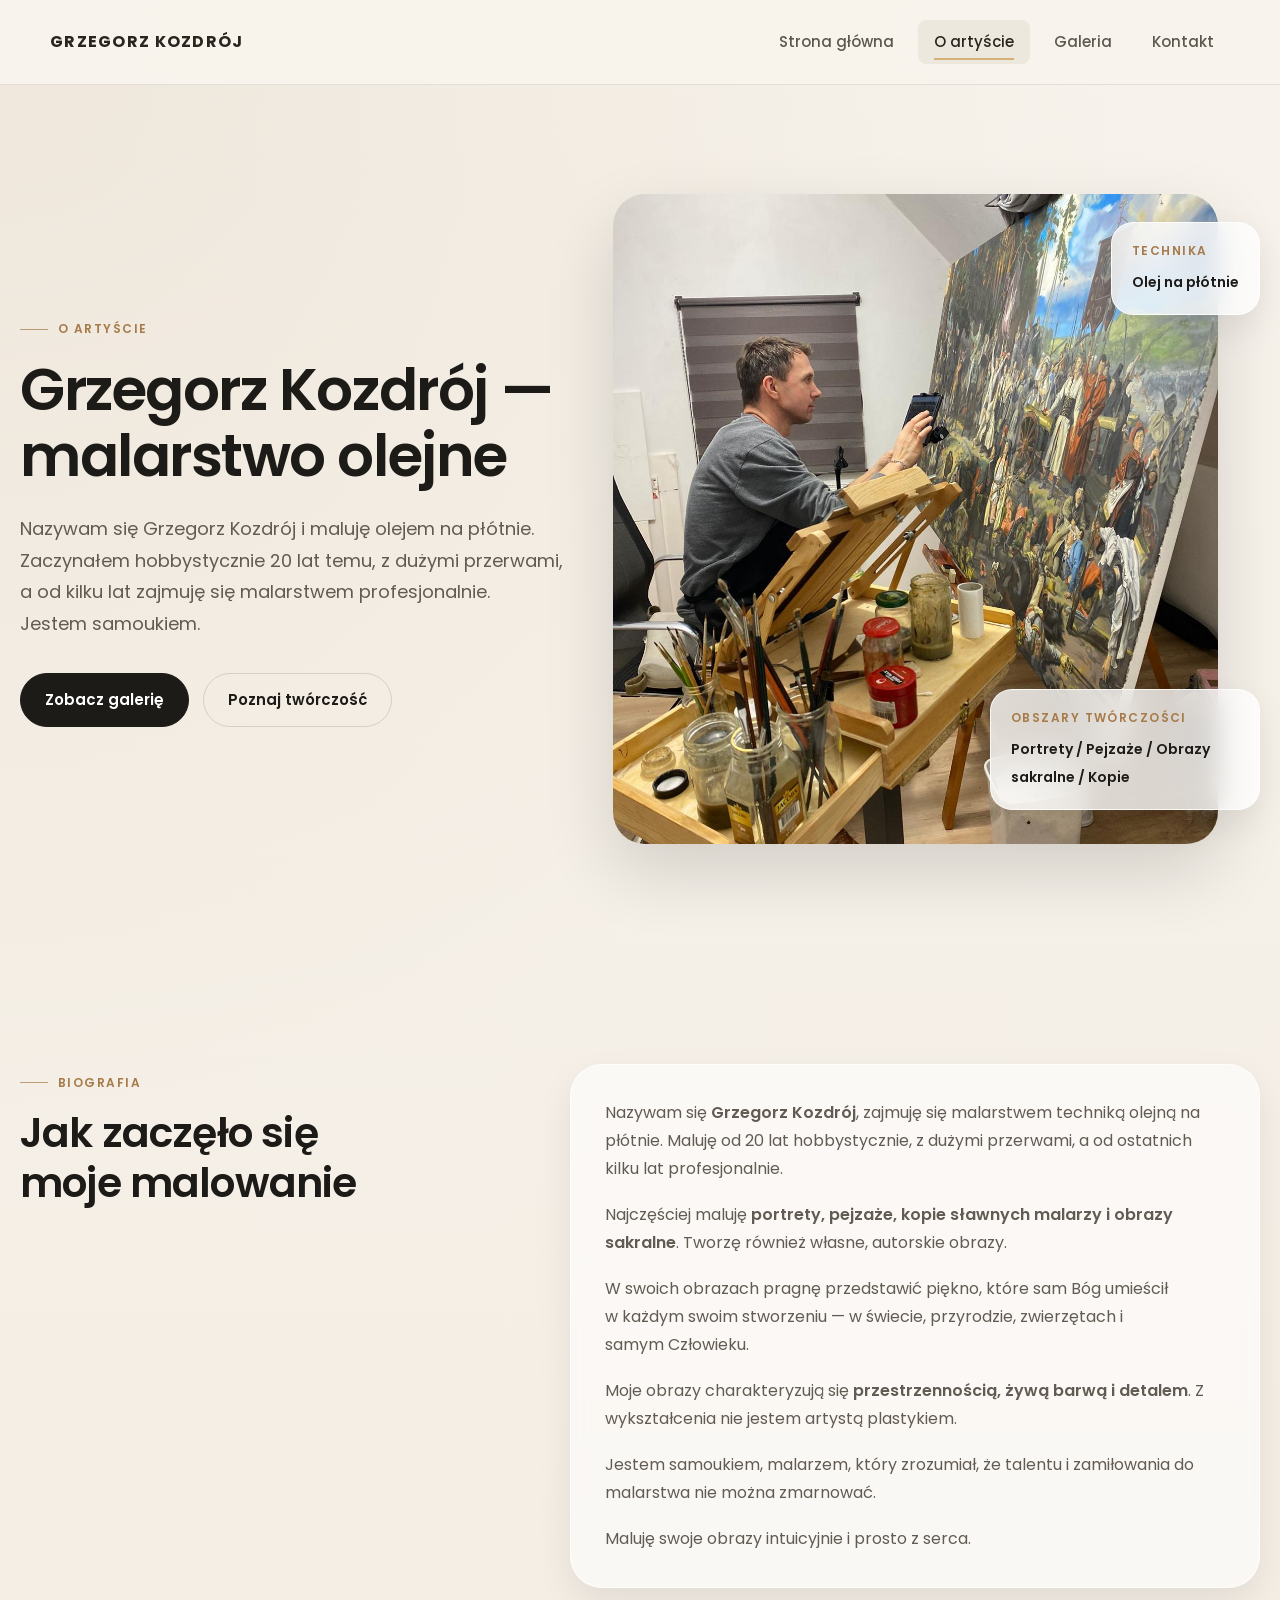
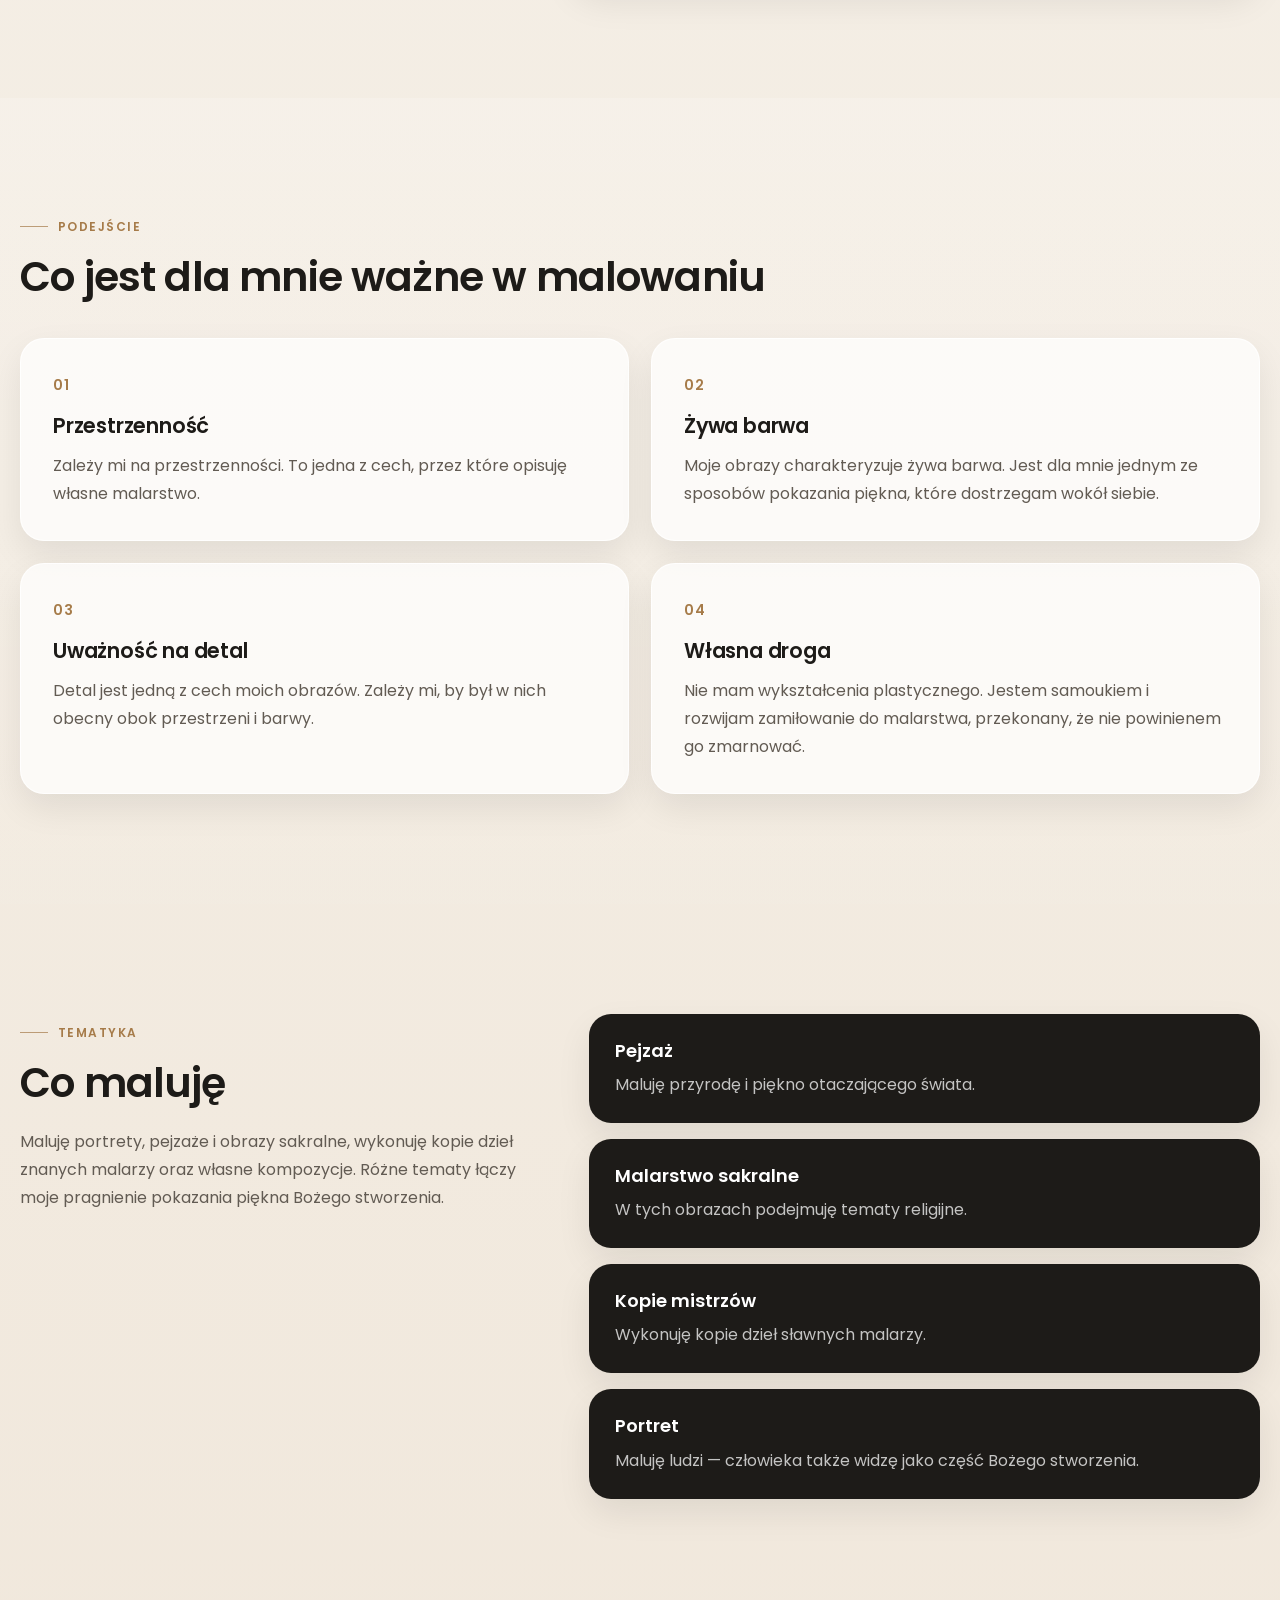
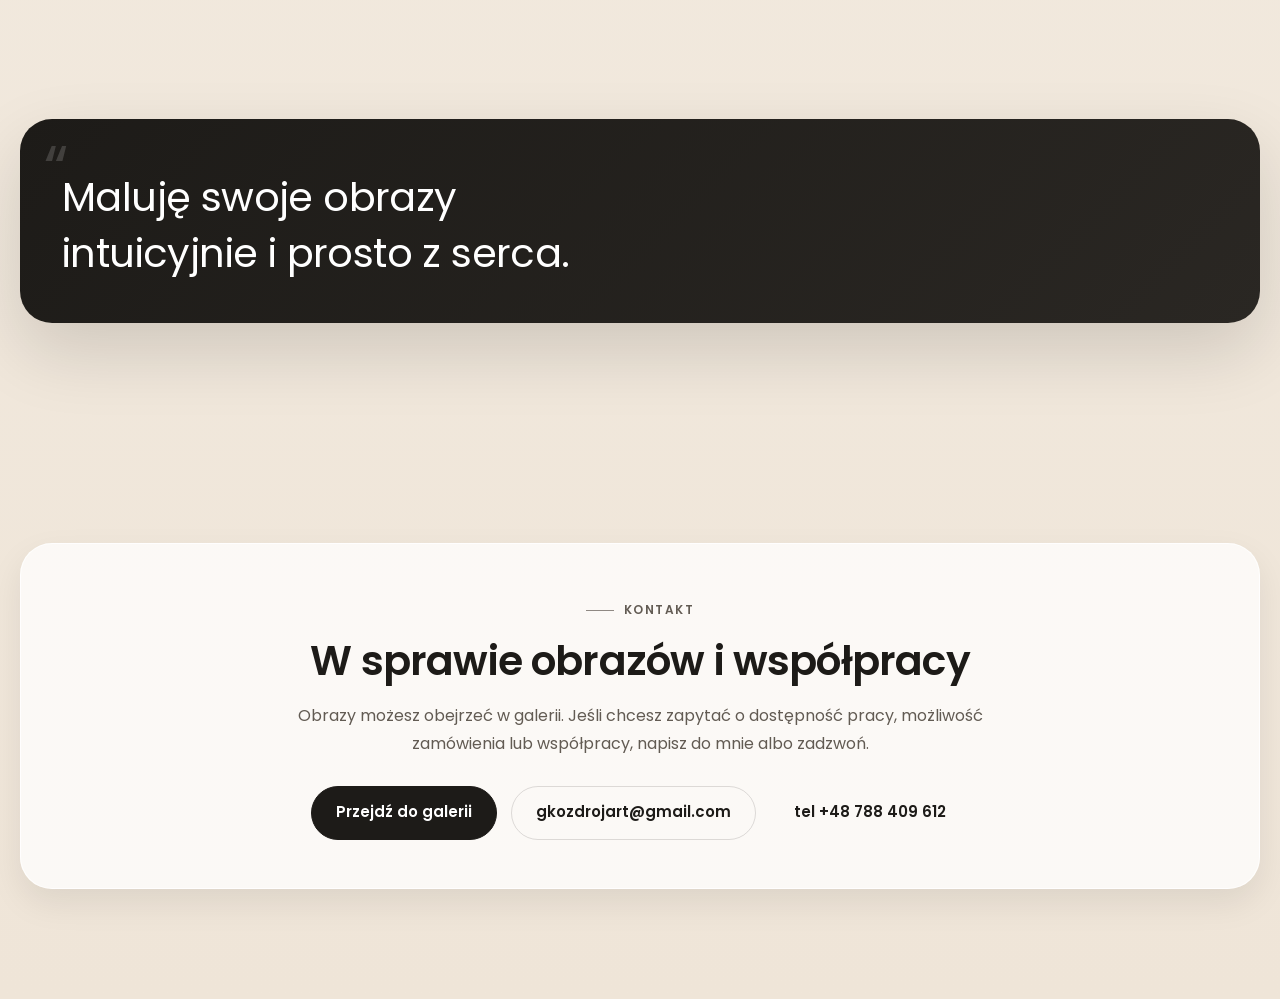
==== commit 0b8490bf: "Ustaw kolejność cech: przestrzeń, barwa, detal" ====
--- a/artysta.html
+++ b/artysta.html
@@ -146,7 +146,7 @@
           </p>
 
           <p>
-            Moje obrazy charakteryzują się <strong>żywą barwą, przestrzennością i detalem</strong>.
+            Moje obrazy charakteryzują się <strong>przestrzennością, żywą barwą i detalem</strong>.
             Z wykształcenia nie jestem artystą plastykiem.
           </p>
 
@@ -172,9 +172,9 @@
         <div class="values-grid">
           <article class="value-card">
             <span class="value-number">01</span>
-            <h3>Uważność na detal</h3>
-            <p>
-              Detal jest jedną z cech moich obrazów. Zależy mi, by był w nich obecny obok barwy i przestrzeni.
+            <h3>Przestrzenność</h3>
+            <p>
+              Zależy mi na przestrzenności. To jedna z cech, przez które opisuję własne malarstwo.
             </p>
           </article>
 
@@ -188,9 +188,9 @@
 
           <article class="value-card">
             <span class="value-number">03</span>
-            <h3>Przestrzenność</h3>
-            <p>
-              Zależy mi na przestrzenności. To jedna z cech, przez które opisuję własne malarstwo.
+            <h3>Uważność na detal</h3>
+            <p>
+              Detal jest jedną z cech moich obrazów. Zależy mi, by był w nich obecny obok przestrzeni i barwy.
             </p>
           </article>
 
